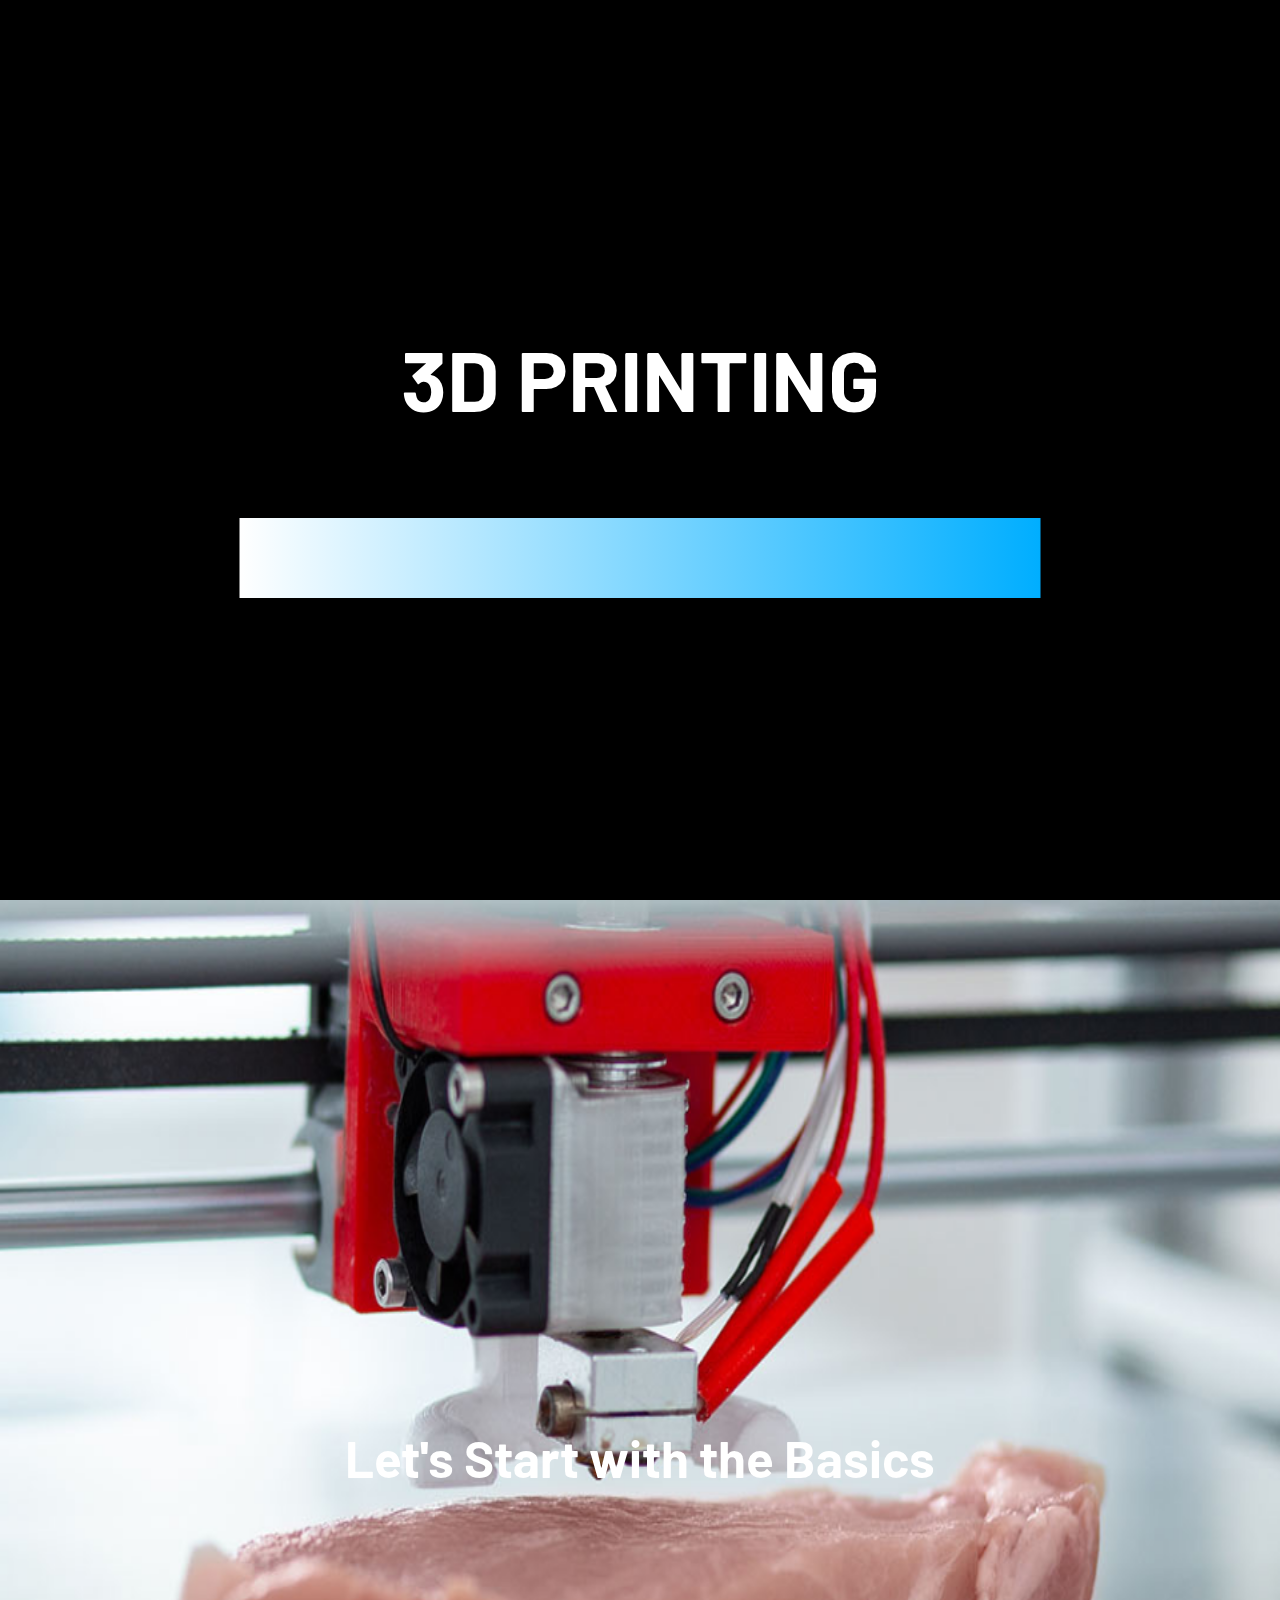
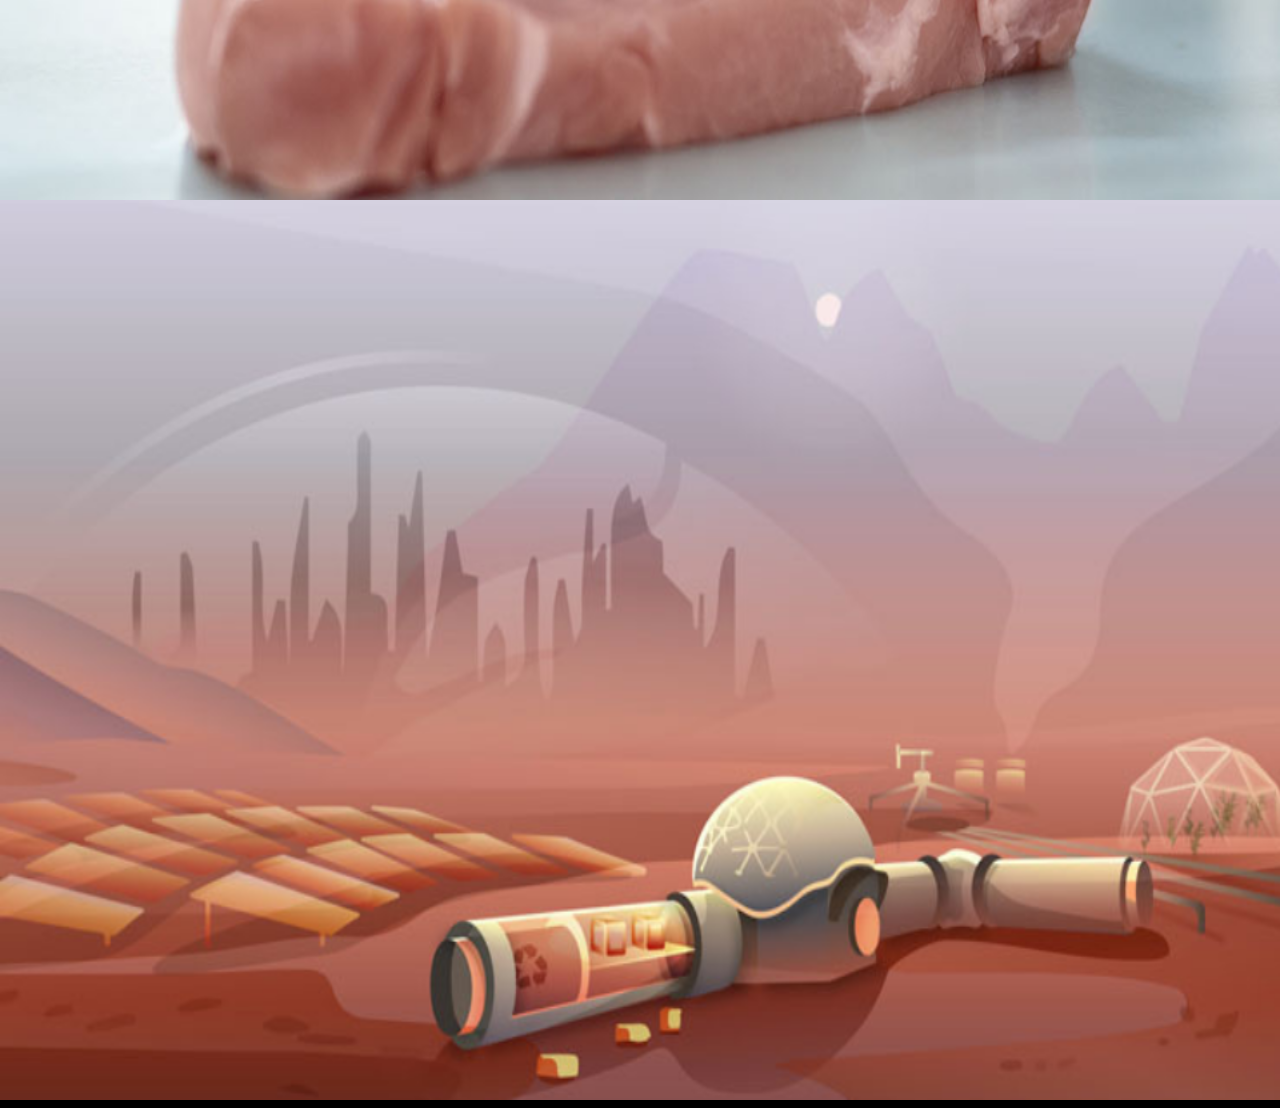
==== 3D-printing.html @ fc4fc03a "114" ====
<!DOCTYPE html>
<html lang="en" style="overflow-x: hidden;">
<head>
<meta charset="UTF-8">
<meta name="description" content="Biotechnology Design">
<meta name="author" content="1425">
<meta name="keywords" content="Space, Space Travel, Astronaut, Space food, 3D printing">
<meta name="viewport" content="width=device-width, initial-scale=1.0">
<title>1425 Biotechnology Design</title>
<link rel="icon" type="image/x-icon" href="images/logo.png">
<link rel="stylesheet" href="css/biotech.css">
<link rel="preload" as="style" href="css/biotech.css">
<link rel="preconnect" href="https://fonts.googleapis.com">
<link rel="preconnect" href="https://fonts.gstatic.com" crossorigin>
<link href="https://fonts.googleapis.com/css2?family=Barlow:wght@400;700&family=Poppins&display=swap" rel="stylesheet">
<script src="js/biotech.js"></script>
</head>

<!-- <header>
<nav>
	<div class="navigationLogo">
		<a href="index.html" class="navigationText" title="Home"><img src="images/logo.png" width="125vw"></a>
	</div>
	<div class="navigation">
		<a href="Printing.html" class="navigationText" title="3D Printing">3D Printing</a>
    	<a href="Impacts.html" class="navigationText" title="Impacts">Impacts</a>
		<a href="Rejected.html" class="navigationText" title="Rejected Solutions">Rejected Solutions</a>
	</div>
	<div onclick="myFunction(this)">
		<div class="navigationBurger">
			<div class="bar1"></div>
			<div class="bar2"></div>
			<div class="bar3"></div>
 		</div>
		<div class="menu">
			<a href="Packages.php" class="menuText hidden" title="Available Packages">Packages</a>
			<a href="Ships.php" class="menuText hidden" title="Gallery of our Ships">Ships</a>
			<a href="Journey.php" class="menuText hidden" title="The Journey">The Journey</a>
			<a href="About.php" class="menuText hidden" title="About Us">About Us</a>
			<a href="Resources.php" class="menuText hidden" title="Resources">Resources</a>
			<a href="Training.php" class="menuText" title="Training Procedures">Training</a>
			<a href="Rules.php" class="menuText" title="Rules">Rules</a>
			<a href="index.php?page=products" class="menuText" title="Check out Horizon products!">Shop</a>
			<img src="Logo.png">
		</div>
		<div class="menuOverlay"></div>
	</div>
</nav>
</header> -->

<body id="info" style="background-image:url(images/gradientBackground.png);">
	<div class="imgWrapper">
		<img src="images/gradientBackground.png" style="opacity: 0" alt="Blue Purple Gradient Background" draggable="false">
		<div class="imageLogo typewriter" style="font-size: 500%;">3D PRINTING</div>
		<div class="logoText gradientText revealLogo delay active">AND WHY IT'S A PERFECT SOLUTION</div>
	</div>
	<div class="imgWrapper">
		<img src="images/3D Printing.png" alt="3D printing meat" draggable="false">
		<div class="dramaticHeader">Let's Start with the Basics</div>
        <iframe width="75vw" height="auto" src="https://www.youtube.com/embed/tgbNymZ7vqY"></iframe>
		<button onclick="window.location.href = 'Printing.html';" class="home reveal">Learn More</button>
	</div>
	<div class="imgWrapper">
		<img src="images/rejected.png" alt="Biomanufacturing on Mars" draggable="false">
		<div class="imageText reveal">
			Rejected Solutions
		</div>
		<button onclick="window.location.href = 'Rejected.html';" class="home reveal">Learn More</button>
	</div>
	</body>
---- css/biotech.css ----
/* Comments are either titles or code not in use */

/*Desktop*/
*{
    border:red 1px transparent;
    box-sizing: border-box;
    margin: 0;
    padding: 0;
}

html {
    scroll-behavior: smooth;
}

body {
    display: grid;
    min-height: 100vh;
    grid-template-rows: 1fr auto;
    background-color: black;
    font-family: 'Poppins', sans-serif;
    font-size: 17px;
    color:white;
    line-height:1.6;
    text-align: center;
}

h1, h2, h3, h4, h5 {
	color:white;
}

.content-wrapper {
	width: 1050px;
    position: relative;
	color: white;
	background-color: rgba(0, 0, 0, 0.25);
    padding: 2em;
	margin-top: 15vh;
    margin-left: auto;
    margin-right: auto;
    margin-bottom: 12vh;
    border-radius: 25px;
}

.gradientOverlay {
    z-index: -1;
    width: 100vw;
    height: 100vh;
    position: fixed;
    background-image: linear-gradient(white,rgb(95, 67, 206));
    background-attachment: fixed;
    background-size: cover;
    background-position: center;
    opacity: 25%;
}

.grid {
    display: grid;
    grid-template-columns: repeat(5, 1fr);
    font-size: 125%;
}

/* Custom Scrollbar */
::-webkit-scrollbar {
    width: 10px;
}

::-webkit-scrollbar-track {
    background: rgb(0, 0, 0); 
}

::-webkit-scrollbar-thumb {
    background: #888; 
    border-radius: 100px;
}

::-webkit-scrollbar-thumb:hover {
    background: #555; 
}

/* Buttons */
#signUp {
    padding: 1em;
    margin: 1em;
    background-color: rgb(27, 143, 27);
    border: none;
    color: white;
    font-weight: bold;
    font-size: 20px;
}

.home, .packageText {
    padding: 1em;
    background-color: transparent;
    border: white 2px solid;
    color: white;
    font-weight: bold;
    font-size: 20px;
}

.home {
    position: absolute;
    top: 85%;
    left: 50%;
    transform: translate(-50%, -85%);
    margin-top: 2em;
}

.packageText {
    position: absolute;
    top: 50%;
    left: 50%;
    transform: translate(-50%, -50%); 
    background-color: black;
    color:white;
}

.home:hover, .packageText:hover {
    cursor: pointer;
    background-color: white;
    color: black;
}

/* Image Systems */
.imgWrapper, .imgWrapper > img {
    width: 100vw;
    height: 100vh;
    scroll-snap-align: start none;
    background-color: black;
    position: relative;
}

img {
    max-width: 100%;
    height: auto;
}

a {
    text-decoration: none;
    color:#ffffff;
}
a:hover {
    text-decoration: underline;
    color:#ffe675;
}

.imageLogo {
    position: absolute;
    max-width: 75%;
    max-height: 75%;
    top: 42%;
    left: 50%;
    transform: translate(-50%, -50%);
}

.logoText {
    position: absolute;
    max-width: 75%;
    max-height: 75%;
    top: 62%;
    left: 50%;
    transform: translate(-50%, -50%);
    font-size: 50px;
}

.imageText {
    position: absolute;
    /* max-width: 75%;
    max-height: 75%; */
    top: 80%;
    left: 50%;
    transform: translate(-50%, -80%);
    font-size: 50px;
    background: linear-gradient(to bottom,rgb(250, 145, 59), white);
    background-clip: text;
    -webkit-background-clip: text;
    -webkit-text-fill-color: transparent;
}

.logoText, .imageText, .imageLogo, .gradientText {
    font-family: 'Barlow', sans-serif;
    font-weight: bold;
    justify-self: center;
    background: white;
    background-clip: text;
    -webkit-background-clip: text;
    -webkit-text-fill-color: transparent;
    white-space: nowrap;
    overflow: hidden;
}

.gradientText {
    justify-self: center;
    background: linear-gradient(to right,white, rgb(0, 174, 255));
}

.delay {
    transition-delay: 3s;
}

.help {
    justify-self: center;
    min-width: 700px;
    min-height: 700px;
    background: #3F5765;
    margin-top: 2em;
    margin-bottom: 1em;
    padding-top: 1%;
    border: #2B3A42 15px solid;
    border-radius: 25px;
}

/*Navigation Bar*/     
.navigationText, .menuText {
    margin: .5em;
    padding: 0em 1em;
    font-family: 'Barlow', sans-serif;
    font-weight: bold;
    color:white;
    text-decoration: none;
}

.menuText {
    font-weight: normal;
    margin-top: 1em;
    margin-bottom: 1em;
}

.navigationText:hover, .menuText:hover {
    cursor: pointer;
    text-decoration: none;
    color:#ffd000;
}

.navigationLogo {
    z-index: 1;
    position: absolute;
    transform: translate(10%, 1.5em);
}

.navigation {
    display: flex;
    align-items: center;
    justify-content: center;
    z-index: 1;
    position: absolute;
    left: 50%;
    transform: translate(-50%, 1.5em);
}

.navigationMenu {
    display: flex;
    align-items: center;
    justify-content: center;
    z-index: 1;
    position: absolute;
    right: 5%;
    transform: translate(0%, 1.5em);
}

.navigationBurger {
    display: block;
    align-items: center;
    justify-content: center;
    z-index: 4;
    position: absolute;
    right: 1.5%;
    transform: translate(0%, 1.5em);
    padding: .4em 1em;
    cursor: pointer;
}

/* Hamburger Bars */
/* .bar1, .bar2, .bar3 {
    width: 30px;
    height: 3px;
    background-color: white;
    margin: 6px 0;
    transition: 0.4s;
}

.toggle .bar1 {
    transform: translate(0, 9px) rotate(-45deg);
}

.toggle .bar2 {
    transform: translate(0, 90vh);
}

.toggle .bar3 {
    transform: translate(0, -9px) rotate(45deg);
} */

/* Toggled Menu */
/* .menu {
    display: hidden;
    z-index: 3;
    position: absolute;
    width: 20%;
    height: 100vh;
    background-color: black;
    right: 0%;
    transform: translate(100%, 0%);
    transition-delay: .4s;
    transition-duration: .4s;
    padding-top: 5em;
}

.menuOverlay {
    display: none;
    z-index: 2;
    position: absolute;
    width: 100vw;
    height: 100vh;
    background-color: rgba(0, 0, 0, 0.4);
}

.toggle .menu {
    display: block;
    transform: translate(-0%, 0%);
}

.toggle .menuOverlay {
    display: block;
}

.menuText {
    display: grid;
}

.hidden {
    display: none;
} */

/* .text {
    color: white;
    font-size: 300%;
    background: rgba(0, 0, 0, 0.763);
    border:white 10px solid;
    padding:1em;
} */

/*Footer*/
.footer {
    z-index: 1;
    display: grid;
    grid-template-columns: 1fr;
    grid-auto-rows: minmax(1em, auto);
    background: black;
    border-top: #050607 7.5px solid;
    border-bottom: #050607 7.5px solid;
    font-family: 'Barlow', sans-serif;
    font-weight: bold;
    color:white;
    text-decoration: none;
}

    .footerOne, .footerTwo, .footerThree {
        display: grid;
        grid-template-columns: repeat(6, 1fr);
        margin-top: 1.5em;
        margin-left: 20vw;
        margin-right: 20vw;
    }
    .footerThree > div {
        grid-column: 1 / 7;
    }

/*Grid Systems*/
.box {
    z-index: 1;
    display: grid;
    grid-template-columns: repeat(3, 1fr);
    margin: 0 7.5% 3em;
    padding: 1em 5%;
    /* background: linear-gradient(black, #2B3A42); */
    font-weight: normal;
    font-size: 125%;
    text-decoration: none;
    /* border:white 2px solid; */
}

.box > div:nth-of-type(1) {
    grid-column: 1 / 4;
    align-items: center;
    font-size: 175%;
    text-decoration: underline #BDD4DE;
    text-underline-offset: 5px;
    border: none;
    margin-bottom: 1em;
}
.box > div > button {
    color: white;
    font-family: 'Barlow', sans-serif;
}

.box > div:nth-of-type(5) {
    grid-column: 1 / 4;
}

.position {
    position: relative;
}

.nestedImage {
    width: 22vw;
    height: 22vw;
    justify-self: center;
    background-color: black;
    margin: 0.5em;
    border:white 2px solid;
    border-radius: 25px;
}



/*Other Page Systems*/
.titleText {
    margin: 1em;
    font-size: 200%;
    font-family: 'Barlow', sans-serif;
    font-weight: bold;
    text-decoration: underline #BDD4DE;
    text-underline-offset: 5px;
    border: none;
}

#info {
    background-attachment: fixed;
    background-size: cover;
    background-position: center;
    min-height: 500px;
}
.boxinfo {
    z-index: 1;
    display: grid;
    padding: 1em 5%;
    font-weight: normal;
    font-size: 125%;
    text-decoration: none;
    background-image: linear-gradient(black,rgb(85, 109, 245));
}
.boxinfo > div {
    padding: 1em;
    align-items: center;
}
    .boxinfo > div:nth-of-type(1) {
        grid-column: 1 / 4;
        align-items: center;
        font-size: 100%;
        border: none;
        margin-bottom: 1em;
    }
    .boxinfo > div:nth-of-type(n+2) {
        font-size: 125%;
    }

/*Journey Page System*/
.boxJourney {
    z-index: 1;
    display: grid;
    grid-template-columns: repeat(2, 1fr);
    background-color: rgba(0, 0, 0, 0.25);
    margin: 0 2.5% 2.5em;
    padding: 1.5em 2%;
    font-weight: normal;
    border:white 2px solid;
    text-align: left;
}
    .boxJourney > div:nth-of-type(1) {
        grid-column: 1 / 2;
    }
    .boxJourney > div:nth-of-type(2) {
        grid-column: 2 / 3;
        justify-self: center;
    }


/*new stuff*/

.dramaticHeader {
    font-family: 'Barlow', sans-serif;
    font-size: 300%;
    font-weight: bold;
    
    position: absolute;
    max-width: 75%;
    max-height: 75%;
    top: 62%;
    left: 50%;
    transform: translate(-50%, -50%);

    justify-self: center;
    background: white;
    background-clip: text;
    -webkit-background-clip: text;
    -webkit-text-fill-color: transparent;
    white-space: nowrap;
    overflow: hidden;
}

.description {
    font-family: 'Poppins', sans-serif;
    font-size: 100%;
    font-weight: normal;
}

.video {
    min-width: 75vw;
    min-height: auto;
}



















/*Animations*/
.reveal {
    position: absolute;
    transform: translate(-50%, 10%);
    opacity: 0;
    transition: 1s all ease;
}

.reveal.active {
    transform: translate(-50%, -80%);
    opacity: 1;
}

.revealLogo {
    position: absolute;
    transform: translate(-50%, 10%);
    opacity: 0;
    transition: 1s all ease;
}

.revealLogo.active {
    transform: translate(-50%, -50%);
    opacity: 1;
}

    .active.fromLeft {
        animation: fade-left 0.8s ease-in;
    }
    @keyframes fade-left {
        0% {
          transform: translateX(-100px);
          opacity: 0;
        }
        100% {
          transform: translateX(0);
          opacity: 1;
        }
      }
    .active.fromRight {
        animation: fade-right 0.8s ease-in;
    }
    @keyframes fade-right {
        0% {
          transform: translateX(100px);
          opacity: 0;
        }
        100% {
          transform: translateX(0);
          opacity: 1;
        }
      }
    .active.fadeIn {
        animation: fade-in 0.25s ease-in;
    }
    @keyframes fade-in {
        0% {
          transform: translateY(0);
          opacity: 0;
        }
        100% {
          transform: translateY(0);
          opacity: 1;
        }
      }
    @keyframes zoom {
        0% {
          transform: scale(0);
          opacity: 0;
        }
        100% {
          transform: scale(1);
          opacity: 1;
        }
      }  

.typewriter{
    animation: typewriter 3s steps(44) 1s 1 normal both;
}
    @keyframes typewriter{
        from {
          width: 0;
        }
        to {
          width: 100vw;
        }
    }

/*Larger Device*/
@media screen and (max-width: 1300px) {


/*Tablet*/
@media screen and (max-width: 1007px) {

.navigation {
    display: none;
}

.hidden {
    display: block;
}

.footerOne, .footerTwo, .footerThree {
    margin-top: 1.5em;
    margin-left: 10vw;
    margin-right: 10vw;
}
}


/*Phones and other small devices*/
@media screen and (max-width: 640px) {

body {
    font-size: 10px;
}

.navigationMenu {
    display: none;
}

.navigationLogo {
    position: absolute;
    left: 50%;
    transform: translate(-50%, 1.5em);
}

.menu {
    width: 100vw;
}

.imgWrapper, .imgWrapper > img {
    height: 50vh;
}

.imageText {
    top: 75%;
    left: 50%;
    transform: translate(-50%, -75%);
    font-size: 25px;
}

.logoText {
    max-width: 100%;
    max-height: 100%;
    font-size: 19px;
}

.home {
    font-size: 15px;
    top: 82%;
    transform: translate(-50%, -82%);
}

.box > div:nth-of-type(2) {
    margin: 0 2.5%;
}

.box > div:nth-of-type(3) {
    margin: 0 2.5%;
}

.box > div:nth-of-type(5) {
    margin-left: 10%;
    margin-right: 10%;
}

.packageText {
    top: 100%;
    left: 50%;
    transform: translate(-50%, -100%); 
}

.signUp {
    margin: 0 35% 2em;
    padding: 1.5em 5%;
}


}}
---- css/biotech.css ----
/* Comments are either titles or code not in use */

/*Desktop*/
*{
    border:red 1px transparent;
    box-sizing: border-box;
    margin: 0;
    padding: 0;
}

html {
    scroll-behavior: smooth;
}

body {
    display: grid;
    min-height: 100vh;
    grid-template-rows: 1fr auto;
    background-color: black;
    font-family: 'Poppins', sans-serif;
    font-size: 17px;
    color:white;
    line-height:1.6;
    text-align: center;
}

h1, h2, h3, h4, h5 {
	color:white;
}

.content-wrapper {
	width: 1050px;
    position: relative;
	color: white;
	background-color: rgba(0, 0, 0, 0.25);
    padding: 2em;
	margin-top: 15vh;
    margin-left: auto;
    margin-right: auto;
    margin-bottom: 12vh;
    border-radius: 25px;
}

.gradientOverlay {
    z-index: -1;
    width: 100vw;
    height: 100vh;
    position: fixed;
    background-image: linear-gradient(white,rgb(95, 67, 206));
    background-attachment: fixed;
    background-size: cover;
    background-position: center;
    opacity: 25%;
}

.grid {
    display: grid;
    grid-template-columns: repeat(5, 1fr);
    font-size: 125%;
}

/* Custom Scrollbar */
::-webkit-scrollbar {
    width: 10px;
}

::-webkit-scrollbar-track {
    background: rgb(0, 0, 0); 
}

::-webkit-scrollbar-thumb {
    background: #888; 
    border-radius: 100px;
}

::-webkit-scrollbar-thumb:hover {
    background: #555; 
}

/* Buttons */
#signUp {
    padding: 1em;
    margin: 1em;
    background-color: rgb(27, 143, 27);
    border: none;
    color: white;
    font-weight: bold;
    font-size: 20px;
}

.home, .packageText {
    padding: 1em;
    background-color: transparent;
    border: white 2px solid;
    color: white;
    font-weight: bold;
    font-size: 20px;
}

.home {
    position: absolute;
    top: 85%;
    left: 50%;
    transform: translate(-50%, -85%);
    margin-top: 2em;
}

.packageText {
    position: absolute;
    top: 50%;
    left: 50%;
    transform: translate(-50%, -50%); 
    background-color: black;
    color:white;
}

.home:hover, .packageText:hover {
    cursor: pointer;
    background-color: white;
    color: black;
}

/* Image Systems */
.imgWrapper, .imgWrapper > img {
    width: 100vw;
    height: 100vh;
    scroll-snap-align: start none;
    background-color: black;
    position: relative;
}

img {
    max-width: 100%;
    height: auto;
}

a {
    text-decoration: none;
    color:#ffffff;
}
a:hover {
    text-decoration: underline;
    color:#ffe675;
}

.imageLogo {
    position: absolute;
    max-width: 75%;
    max-height: 75%;
    top: 42%;
    left: 50%;
    transform: translate(-50%, -50%);
}

.logoText {
    position: absolute;
    max-width: 75%;
    max-height: 75%;
    top: 62%;
    left: 50%;
    transform: translate(-50%, -50%);
    font-size: 50px;
}

.imageText {
    position: absolute;
    /* max-width: 75%;
    max-height: 75%; */
    top: 80%;
    left: 50%;
    transform: translate(-50%, -80%);
    font-size: 50px;
    background: linear-gradient(to bottom,rgb(250, 145, 59), white);
    background-clip: text;
    -webkit-background-clip: text;
    -webkit-text-fill-color: transparent;
}

.logoText, .imageText, .imageLogo, .gradientText {
    font-family: 'Barlow', sans-serif;
    font-weight: bold;
    justify-self: center;
    background: white;
    background-clip: text;
    -webkit-background-clip: text;
    -webkit-text-fill-color: transparent;
    white-space: nowrap;
    overflow: hidden;
}

.gradientText {
    justify-self: center;
    background: linear-gradient(to right,white, rgb(0, 174, 255));
}

.delay {
    transition-delay: 3s;
}

.help {
    justify-self: center;
    min-width: 700px;
    min-height: 700px;
    background: #3F5765;
    margin-top: 2em;
    margin-bottom: 1em;
    padding-top: 1%;
    border: #2B3A42 15px solid;
    border-radius: 25px;
}

/*Navigation Bar*/     
.navigationText, .menuText {
    margin: .5em;
    padding: 0em 1em;
    font-family: 'Barlow', sans-serif;
    font-weight: bold;
    color:white;
    text-decoration: none;
}

.menuText {
    font-weight: normal;
    margin-top: 1em;
    margin-bottom: 1em;
}

.navigationText:hover, .menuText:hover {
    cursor: pointer;
    text-decoration: none;
    color:#ffd000;
}

.navigationLogo {
    z-index: 1;
    position: absolute;
    transform: translate(10%, 1.5em);
}

.navigation {
    display: flex;
    align-items: center;
    justify-content: center;
    z-index: 1;
    position: absolute;
    left: 50%;
    transform: translate(-50%, 1.5em);
}

.navigationMenu {
    display: flex;
    align-items: center;
    justify-content: center;
    z-index: 1;
    position: absolute;
    right: 5%;
    transform: translate(0%, 1.5em);
}

.navigationBurger {
    display: block;
    align-items: center;
    justify-content: center;
    z-index: 4;
    position: absolute;
    right: 1.5%;
    transform: translate(0%, 1.5em);
    padding: .4em 1em;
    cursor: pointer;
}

/* Hamburger Bars */
/* .bar1, .bar2, .bar3 {
    width: 30px;
    height: 3px;
    background-color: white;
    margin: 6px 0;
    transition: 0.4s;
}

.toggle .bar1 {
    transform: translate(0, 9px) rotate(-45deg);
}

.toggle .bar2 {
    transform: translate(0, 90vh);
}

.toggle .bar3 {
    transform: translate(0, -9px) rotate(45deg);
} */

/* Toggled Menu */
/* .menu {
    display: hidden;
    z-index: 3;
    position: absolute;
    width: 20%;
    height: 100vh;
    background-color: black;
    right: 0%;
    transform: translate(100%, 0%);
    transition-delay: .4s;
    transition-duration: .4s;
    padding-top: 5em;
}

.menuOverlay {
    display: none;
    z-index: 2;
    position: absolute;
    width: 100vw;
    height: 100vh;
    background-color: rgba(0, 0, 0, 0.4);
}

.toggle .menu {
    display: block;
    transform: translate(-0%, 0%);
}

.toggle .menuOverlay {
    display: block;
}

.menuText {
    display: grid;
}

.hidden {
    display: none;
} */

/* .text {
    color: white;
    font-size: 300%;
    background: rgba(0, 0, 0, 0.763);
    border:white 10px solid;
    padding:1em;
} */

/*Footer*/
.footer {
    z-index: 1;
    display: grid;
    grid-template-columns: 1fr;
    grid-auto-rows: minmax(1em, auto);
    background: black;
    border-top: #050607 7.5px solid;
    border-bottom: #050607 7.5px solid;
    font-family: 'Barlow', sans-serif;
    font-weight: bold;
    color:white;
    text-decoration: none;
}

    .footerOne, .footerTwo, .footerThree {
        display: grid;
        grid-template-columns: repeat(6, 1fr);
        margin-top: 1.5em;
        margin-left: 20vw;
        margin-right: 20vw;
    }
    .footerThree > div {
        grid-column: 1 / 7;
    }

/*Grid Systems*/
.box {
    z-index: 1;
    display: grid;
    grid-template-columns: repeat(3, 1fr);
    margin: 0 7.5% 3em;
    padding: 1em 5%;
    /* background: linear-gradient(black, #2B3A42); */
    font-weight: normal;
    font-size: 125%;
    text-decoration: none;
    /* border:white 2px solid; */
}

.box > div:nth-of-type(1) {
    grid-column: 1 / 4;
    align-items: center;
    font-size: 175%;
    text-decoration: underline #BDD4DE;
    text-underline-offset: 5px;
    border: none;
    margin-bottom: 1em;
}
.box > div > button {
    color: white;
    font-family: 'Barlow', sans-serif;
}

.box > div:nth-of-type(5) {
    grid-column: 1 / 4;
}

.position {
    position: relative;
}

.nestedImage {
    width: 22vw;
    height: 22vw;
    justify-self: center;
    background-color: black;
    margin: 0.5em;
    border:white 2px solid;
    border-radius: 25px;
}



/*Other Page Systems*/
.titleText {
    margin: 1em;
    font-size: 200%;
    font-family: 'Barlow', sans-serif;
    font-weight: bold;
    text-decoration: underline #BDD4DE;
    text-underline-offset: 5px;
    border: none;
}

#info {
    background-attachment: fixed;
    background-size: cover;
    background-position: center;
    min-height: 500px;
}
.boxinfo {
    z-index: 1;
    display: grid;
    padding: 1em 5%;
    font-weight: normal;
    font-size: 125%;
    text-decoration: none;
    background-image: linear-gradient(black,rgb(85, 109, 245));
}
.boxinfo > div {
    padding: 1em;
    align-items: center;
}
    .boxinfo > div:nth-of-type(1) {
        grid-column: 1 / 4;
        align-items: center;
        font-size: 100%;
        border: none;
        margin-bottom: 1em;
    }
    .boxinfo > div:nth-of-type(n+2) {
        font-size: 125%;
    }

/*Journey Page System*/
.boxJourney {
    z-index: 1;
    display: grid;
    grid-template-columns: repeat(2, 1fr);
    background-color: rgba(0, 0, 0, 0.25);
    margin: 0 2.5% 2.5em;
    padding: 1.5em 2%;
    font-weight: normal;
    border:white 2px solid;
    text-align: left;
}
    .boxJourney > div:nth-of-type(1) {
        grid-column: 1 / 2;
    }
    .boxJourney > div:nth-of-type(2) {
        grid-column: 2 / 3;
        justify-self: center;
    }


/*new stuff*/

.dramaticHeader {
    font-family: 'Barlow', sans-serif;
    font-size: 300%;
    font-weight: bold;
    
    position: absolute;
    max-width: 75%;
    max-height: 75%;
    top: 62%;
    left: 50%;
    transform: translate(-50%, -50%);

    justify-self: center;
    background: white;
    background-clip: text;
    -webkit-background-clip: text;
    -webkit-text-fill-color: transparent;
    white-space: nowrap;
    overflow: hidden;
}

.description {
    font-family: 'Poppins', sans-serif;
    font-size: 100%;
    font-weight: normal;
}

.video {
    min-width: 75vw;
    min-height: auto;
}



















/*Animations*/
.reveal {
    position: absolute;
    transform: translate(-50%, 10%);
    opacity: 0;
    transition: 1s all ease;
}

.reveal.active {
    transform: translate(-50%, -80%);
    opacity: 1;
}

.revealLogo {
    position: absolute;
    transform: translate(-50%, 10%);
    opacity: 0;
    transition: 1s all ease;
}

.revealLogo.active {
    transform: translate(-50%, -50%);
    opacity: 1;
}

    .active.fromLeft {
        animation: fade-left 0.8s ease-in;
    }
    @keyframes fade-left {
        0% {
          transform: translateX(-100px);
          opacity: 0;
        }
        100% {
          transform: translateX(0);
          opacity: 1;
        }
      }
    .active.fromRight {
        animation: fade-right 0.8s ease-in;
    }
    @keyframes fade-right {
        0% {
          transform: translateX(100px);
          opacity: 0;
        }
        100% {
          transform: translateX(0);
          opacity: 1;
        }
      }
    .active.fadeIn {
        animation: fade-in 0.25s ease-in;
    }
    @keyframes fade-in {
        0% {
          transform: translateY(0);
          opacity: 0;
        }
        100% {
          transform: translateY(0);
          opacity: 1;
        }
      }
    @keyframes zoom {
        0% {
          transform: scale(0);
          opacity: 0;
        }
        100% {
          transform: scale(1);
          opacity: 1;
        }
      }  

.typewriter{
    animation: typewriter 3s steps(44) 1s 1 normal both;
}
    @keyframes typewriter{
        from {
          width: 0;
        }
        to {
          width: 100vw;
        }
    }

/*Larger Device*/
@media screen and (max-width: 1300px) {


/*Tablet*/
@media screen and (max-width: 1007px) {

.navigation {
    display: none;
}

.hidden {
    display: block;
}

.footerOne, .footerTwo, .footerThree {
    margin-top: 1.5em;
    margin-left: 10vw;
    margin-right: 10vw;
}
}


/*Phones and other small devices*/
@media screen and (max-width: 640px) {

body {
    font-size: 10px;
}

.navigationMenu {
    display: none;
}

.navigationLogo {
    position: absolute;
    left: 50%;
    transform: translate(-50%, 1.5em);
}

.menu {
    width: 100vw;
}

.imgWrapper, .imgWrapper > img {
    height: 50vh;
}

.imageText {
    top: 75%;
    left: 50%;
    transform: translate(-50%, -75%);
    font-size: 25px;
}

.logoText {
    max-width: 100%;
    max-height: 100%;
    font-size: 19px;
}

.home {
    font-size: 15px;
    top: 82%;
    transform: translate(-50%, -82%);
}

.box > div:nth-of-type(2) {
    margin: 0 2.5%;
}

.box > div:nth-of-type(3) {
    margin: 0 2.5%;
}

.box > div:nth-of-type(5) {
    margin-left: 10%;
    margin-right: 10%;
}

.packageText {
    top: 100%;
    left: 50%;
    transform: translate(-50%, -100%); 
}

.signUp {
    margin: 0 35% 2em;
    padding: 1.5em 5%;
}


}}
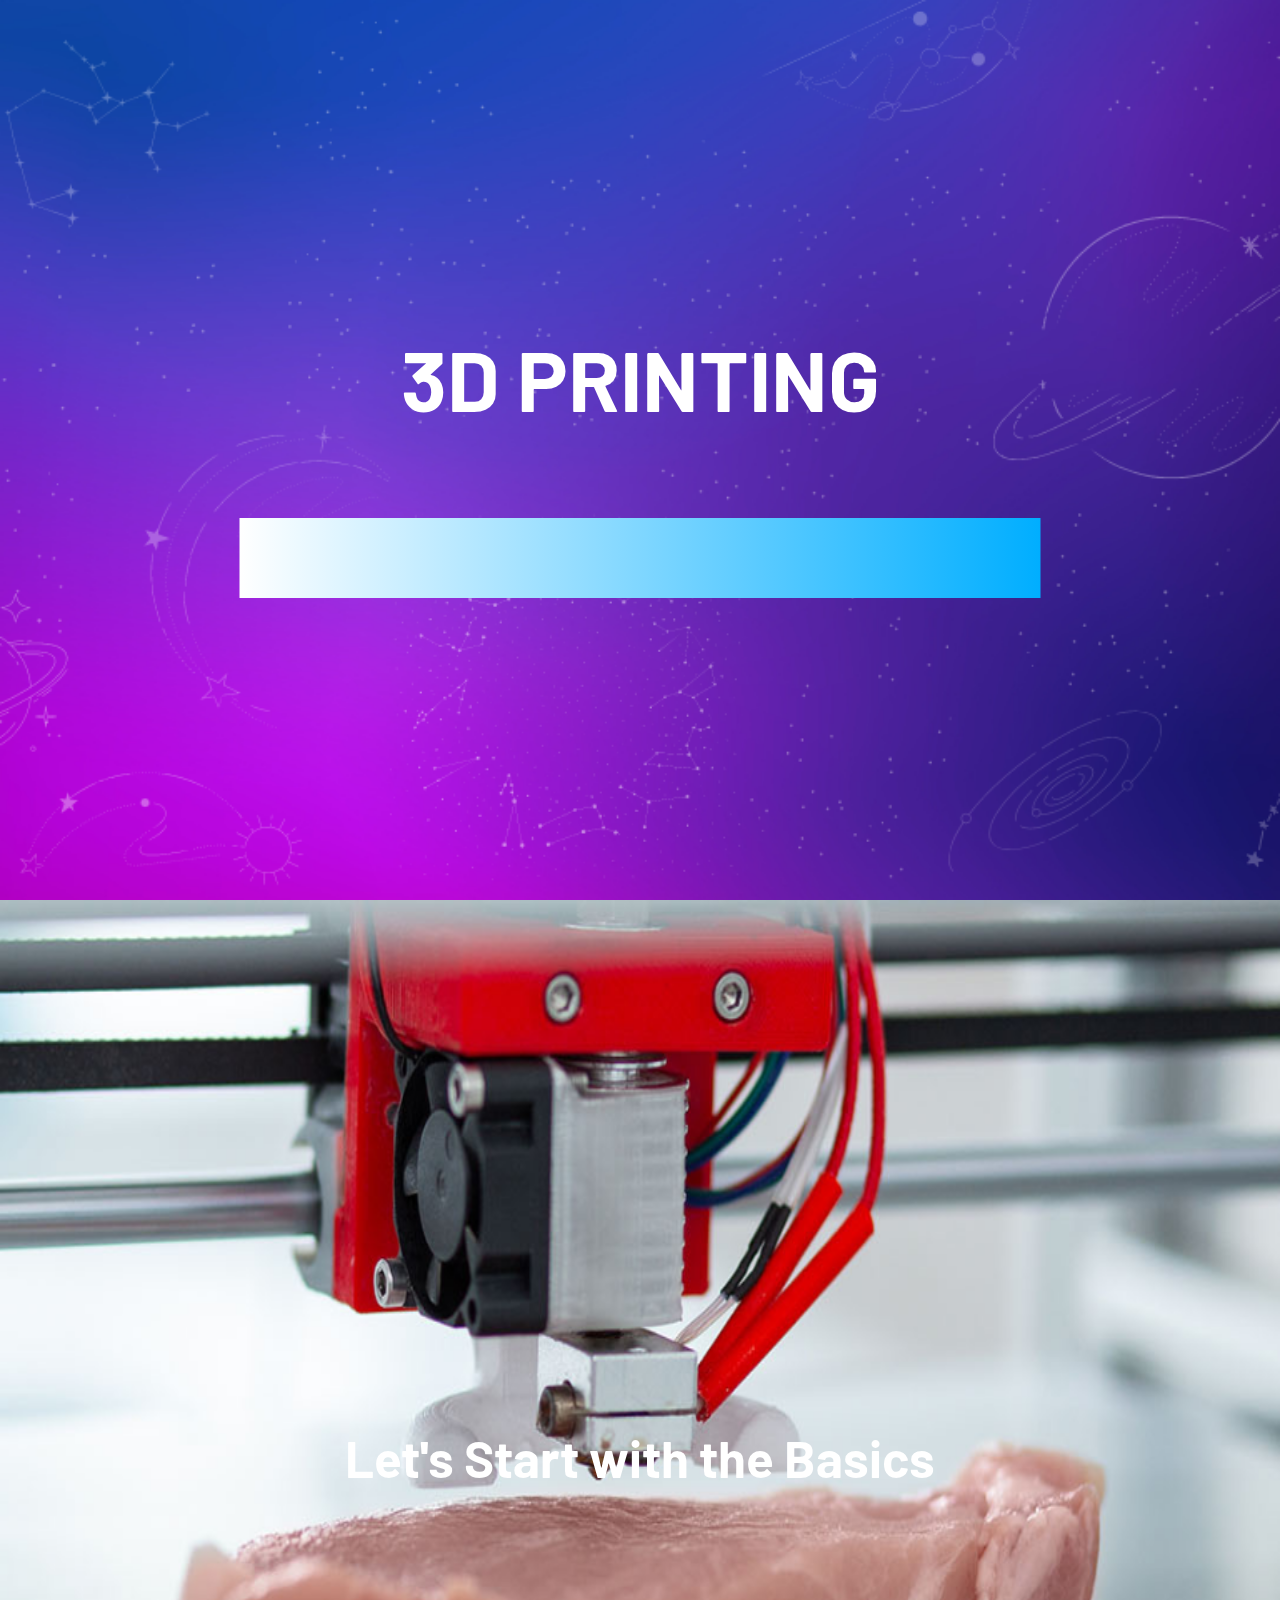
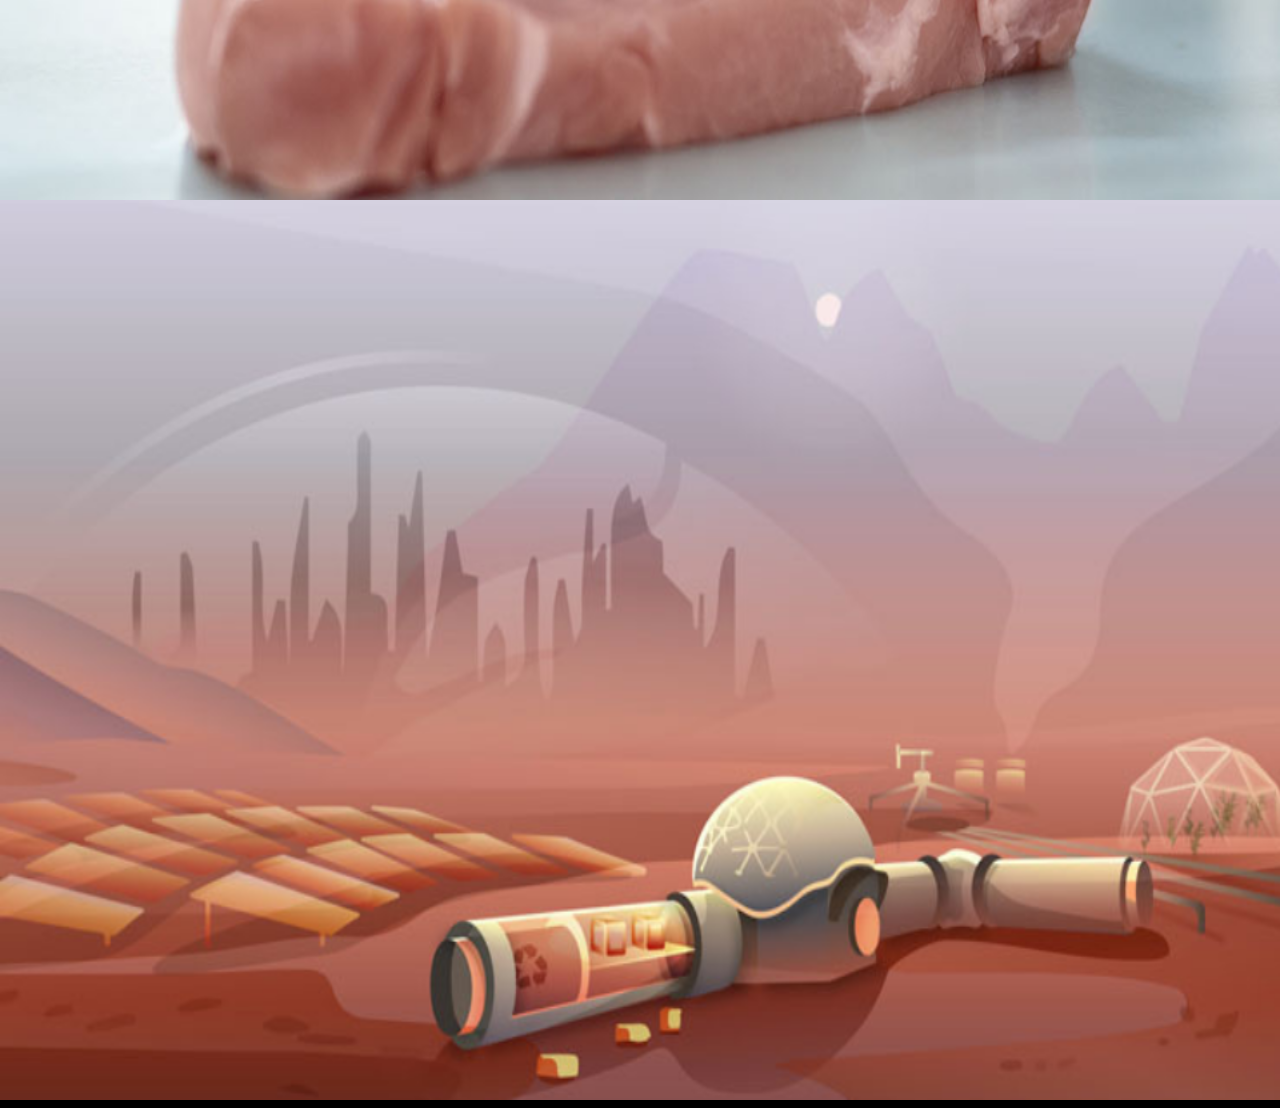
==== commit 2da73961: "115" ====
--- a/3D-printing.html
+++ b/3D-printing.html
@@ -50,7 +50,7 @@
 
 <body id="info" style="background-image:url(images/gradientBackground.png);">
 	<div class="imgWrapper">
-		<img src="images/gradientBackground.png" style="opacity: 0" alt="Blue Purple Gradient Background" draggable="false">
+		<!-- <img src="images/gradientBackground.png" style="opacity: 0" alt="Blue Purple Gradient Background" draggable="false"> -->
 		<div class="imageLogo typewriter" style="font-size: 500%;">3D PRINTING</div>
 		<div class="logoText gradientText revealLogo delay active">AND WHY IT'S A PERFECT SOLUTION</div>
 	</div>
--- a/css/biotech.css
+++ b/css/biotech.css
@@ -125,7 +125,7 @@
     width: 100vw;
     height: 100vh;
     scroll-snap-align: start none;
-    background-color: black;
+    background-color: none;
     position: relative;
 }
 
--- a/css/biotech.css
+++ b/css/biotech.css
@@ -125,7 +125,7 @@
     width: 100vw;
     height: 100vh;
     scroll-snap-align: start none;
-    background-color: black;
+    background-color: none;
     position: relative;
 }
 
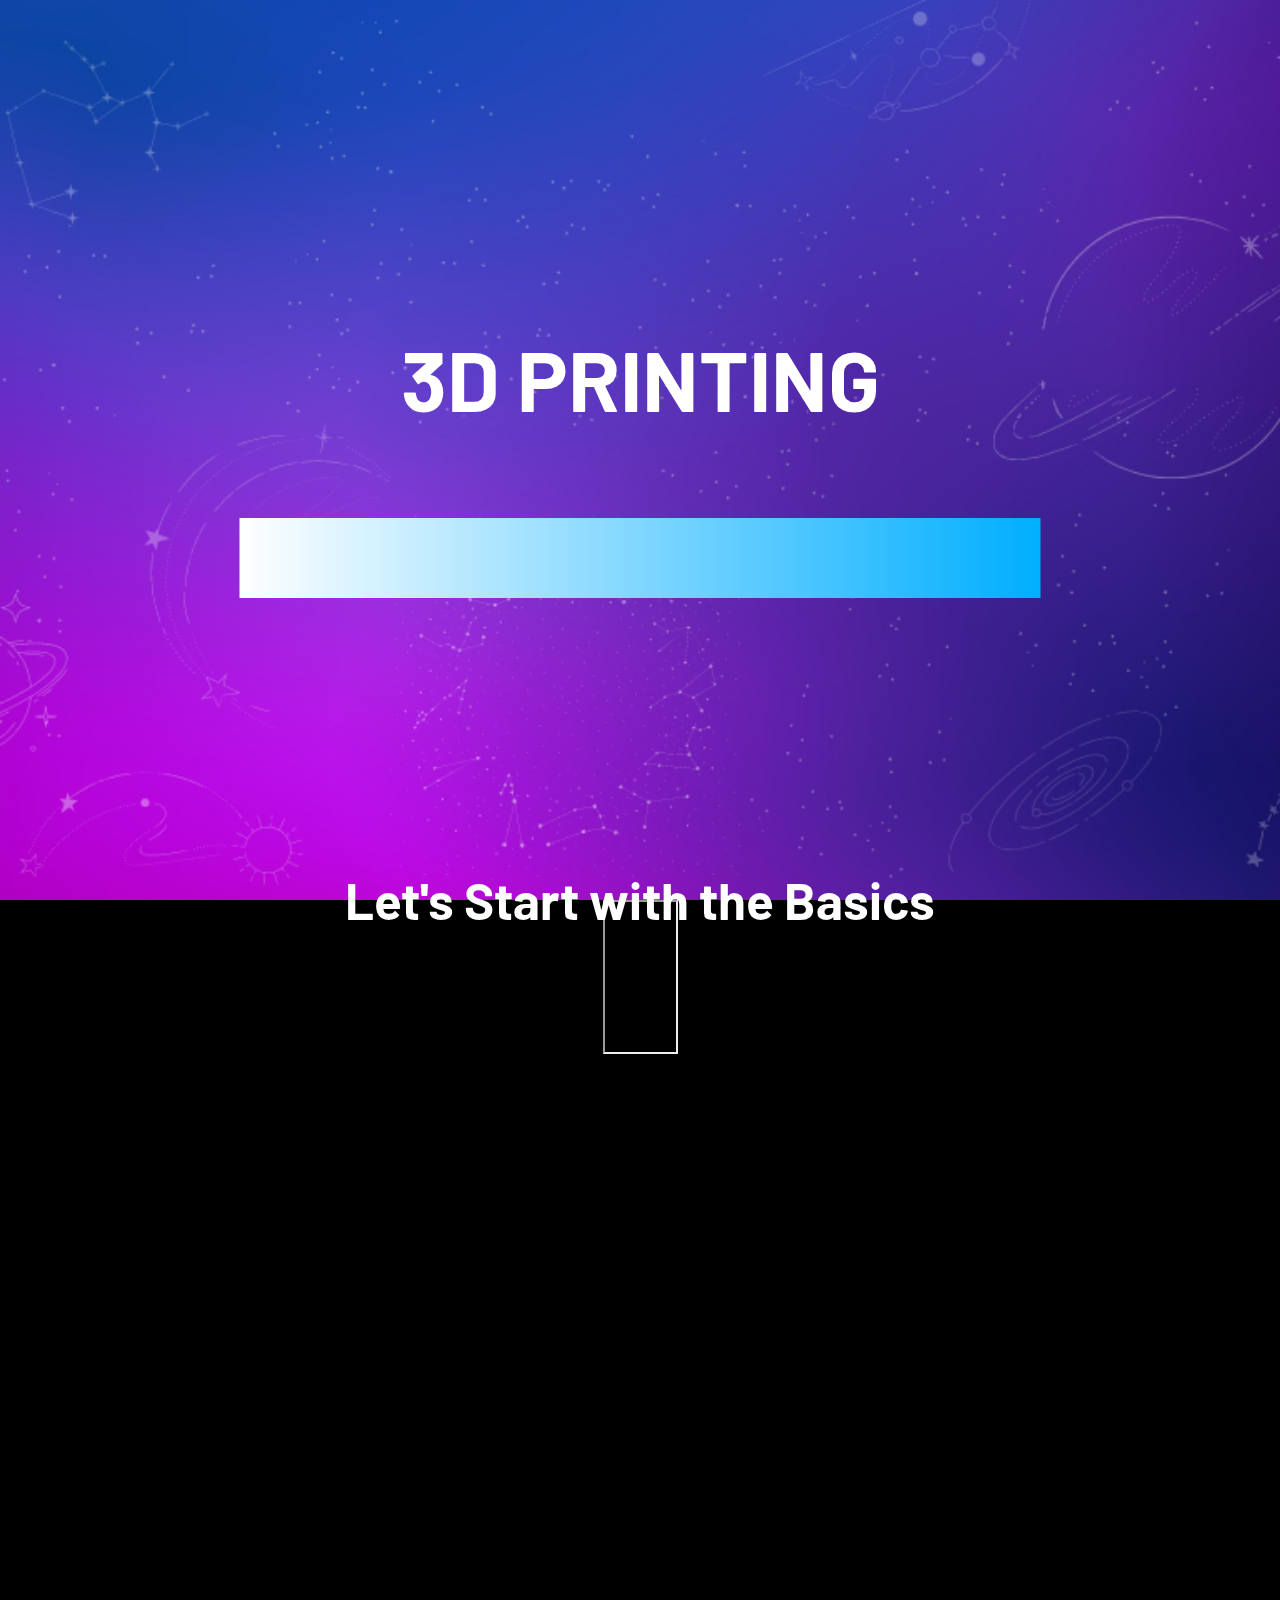
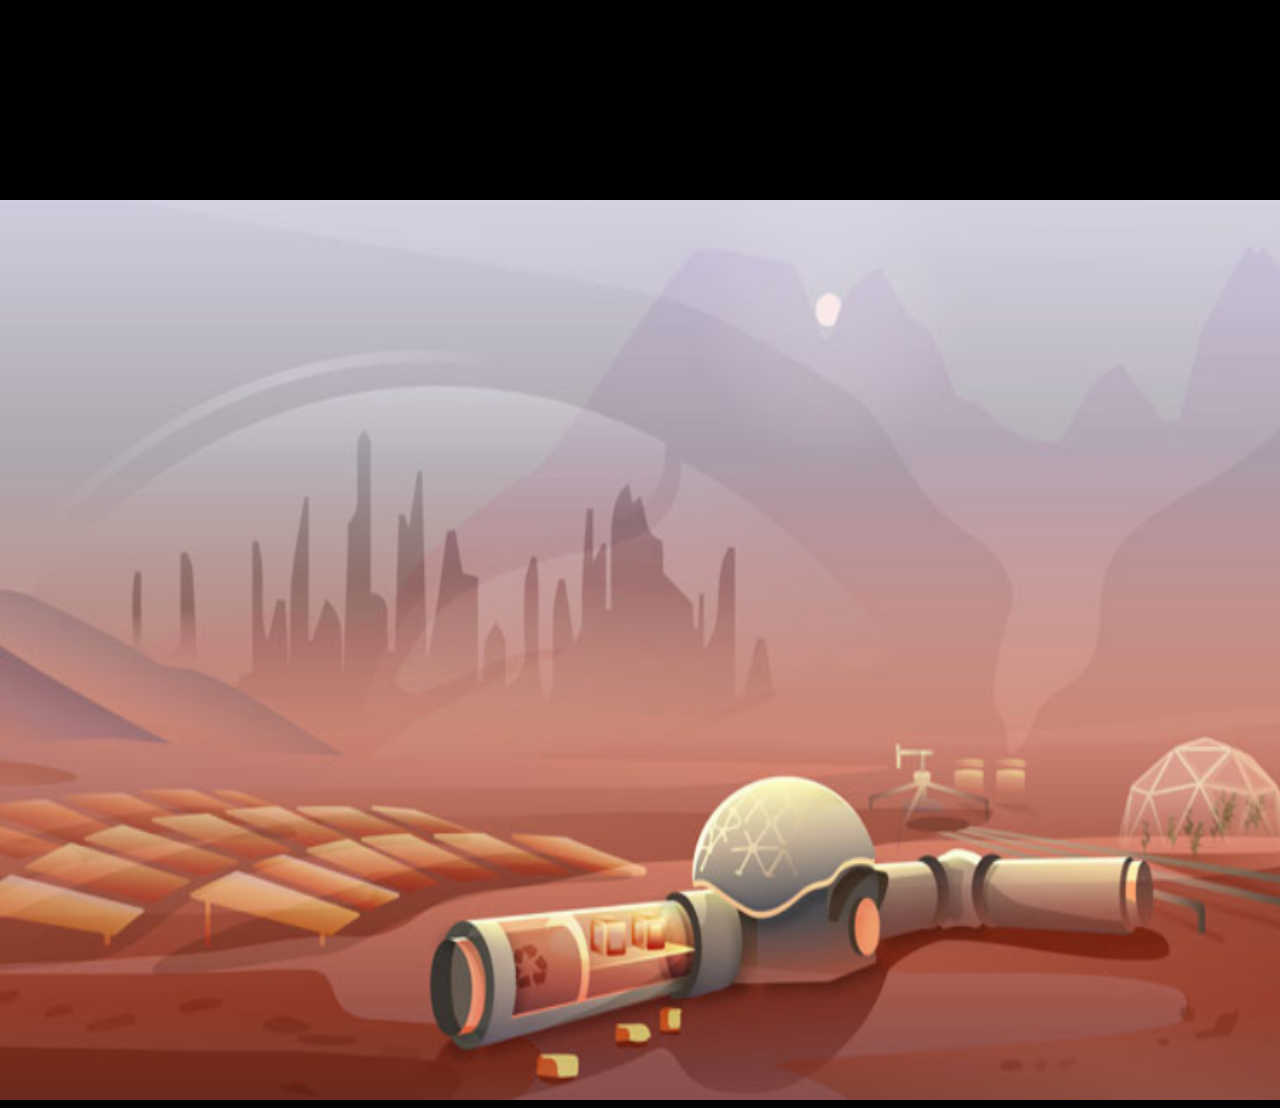
==== commit 63be2c38: "116" ====
--- a/3D-printing.html
+++ b/3D-printing.html
@@ -54,8 +54,7 @@
 		<div class="imageLogo typewriter" style="font-size: 500%;">3D PRINTING</div>
 		<div class="logoText gradientText revealLogo delay active">AND WHY IT'S A PERFECT SOLUTION</div>
 	</div>
-	<div class="imgWrapper">
-		<img src="images/3D Printing.png" alt="3D printing meat" draggable="false">
+	<div class="imgWrapper" style="background-color: black;">
 		<div class="dramaticHeader">Let's Start with the Basics</div>
         <iframe width="75vw" height="auto" src="https://www.youtube.com/embed/tgbNymZ7vqY"></iframe>
 		<button onclick="window.location.href = 'Printing.html';" class="home reveal">Learn More</button>
--- a/css/biotech.css
+++ b/css/biotech.css
@@ -481,11 +481,11 @@
     font-family: 'Barlow', sans-serif;
     font-size: 300%;
     font-weight: bold;
-    
+
     position: absolute;
     max-width: 75%;
     max-height: 75%;
-    top: 62%;
+    top: 0%;
     left: 50%;
     transform: translate(-50%, -50%);
 
--- a/css/biotech.css
+++ b/css/biotech.css
@@ -481,11 +481,11 @@
     font-family: 'Barlow', sans-serif;
     font-size: 300%;
     font-weight: bold;
-    
+
     position: absolute;
     max-width: 75%;
     max-height: 75%;
-    top: 62%;
+    top: 0%;
     left: 50%;
     transform: translate(-50%, -50%);
 
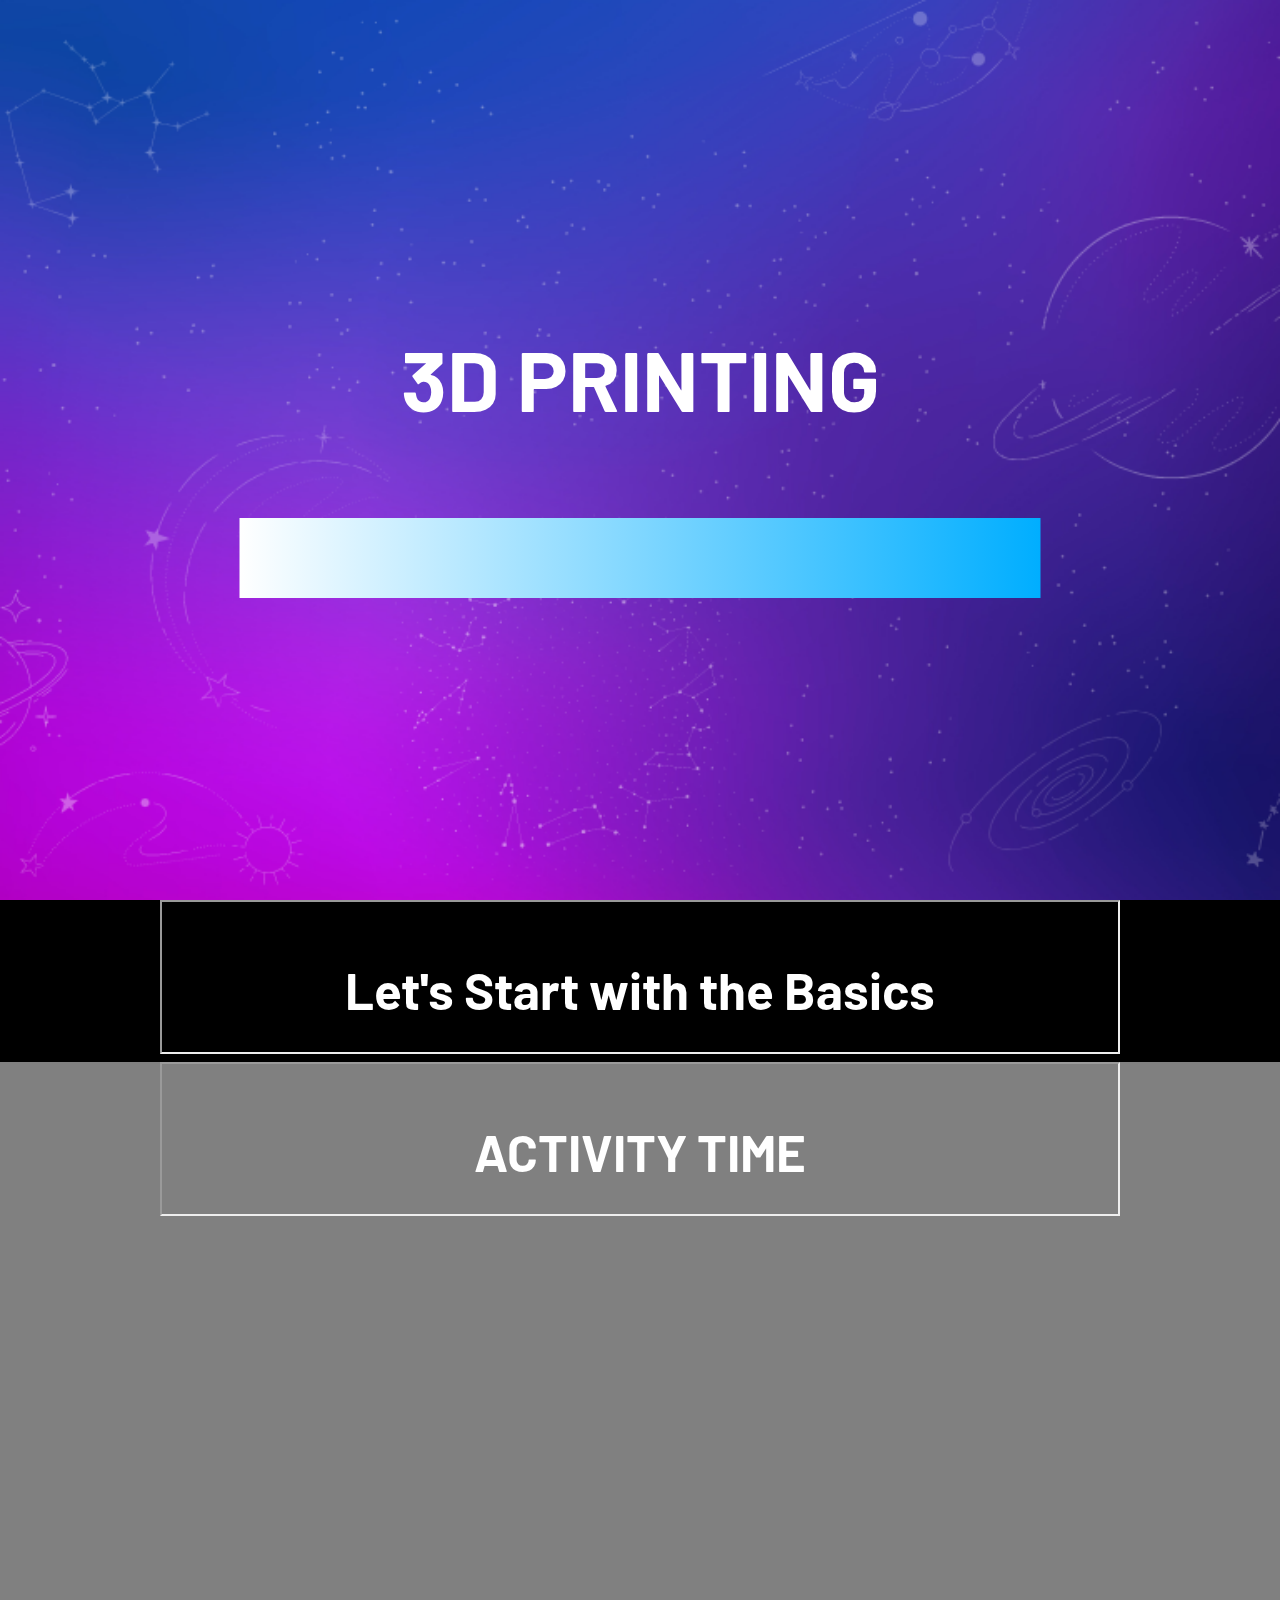
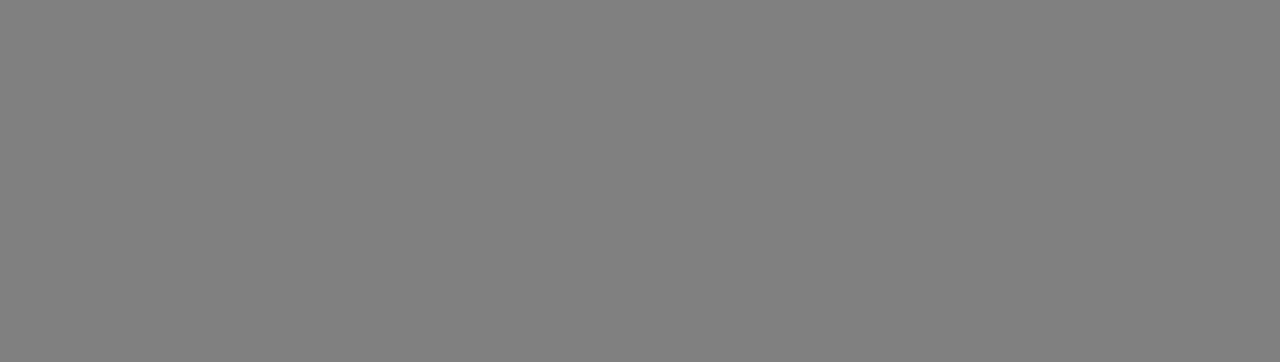
==== commit 90de3914: "116" ====
--- a/3D-printing.html
+++ b/3D-printing.html
@@ -54,16 +54,22 @@
 		<div class="imageLogo typewriter" style="font-size: 500%;">3D PRINTING</div>
 		<div class="logoText gradientText revealLogo delay active">AND WHY IT'S A PERFECT SOLUTION</div>
 	</div>
-	<div class="imgWrapper" style="background-color: black;">
-		<div class="dramaticHeader">Let's Start with the Basics</div>
-        <iframe width="75vw" height="auto" src="https://www.youtube.com/embed/tgbNymZ7vqY"></iframe>
-		<button onclick="window.location.href = 'Printing.html';" class="home reveal">Learn More</button>
+	<div class='imgWrapper' style='background-color: black;'>
+		<div class='dramaticHeader'>Let's Start with the Basics</div>
+        <iframe class='video' src="https://www.youtube.com/embed/qoBU0r7pT84"></iframe>
+		<div class="description">
+            <p>
+                3D printing is a process of creating three-dimensional objects from a digital file. 
+                The printer reads the digital file and lays down successive layers of material until the object is created. 
+                The process starts with making a virtual design of the object you want to create. 
+                This virtual design is made in a CAD (Computer-Aided Design) file using a 3D modeling program or with the use of a 3D scanner to copy an existing object. 
+                The 3D printer reads this file and lays down successive layers of material until the object is created.
+                The video above demonstrates this process.
+            </p>
 	</div>
-	<div class="imgWrapper">
-		<img src="images/rejected.png" alt="Biomanufacturing on Mars" draggable="false">
-		<div class="imageText reveal">
-			Rejected Solutions
-		</div>
-		<button onclick="window.location.href = 'Rejected.html';" class="home reveal">Learn More</button>
+    <div class='imgWrapper' style='background-color: grey;'>
+		<div class='dramaticHeader'>ACTIVITY TIME</div>
+        <iframe class='video' src="https://www.youtube.com/embed/tgbNymZ7vqY"></iframe>
+		<!-- <button onclick="window.location.href = 'Printing.html';" class="home reveal">Learn More</button> -->
 	</div>
 	</body>--- a/css/biotech.css
+++ b/css/biotech.css
@@ -485,7 +485,7 @@
     position: absolute;
     max-width: 75%;
     max-height: 75%;
-    top: 0%;
+    top: 10%;
     left: 50%;
     transform: translate(-50%, -50%);
 
@@ -502,6 +502,13 @@
     font-family: 'Poppins', sans-serif;
     font-size: 100%;
     font-weight: normal;
+
+    position: absolute;
+    max-width: 75%;
+    max-height: 75%;
+    top: 80%;
+    left: 50%;
+    transform: translate(-50%, -50%);
 }
 
 .video {
--- a/css/biotech.css
+++ b/css/biotech.css
@@ -485,7 +485,7 @@
     position: absolute;
     max-width: 75%;
     max-height: 75%;
-    top: 0%;
+    top: 10%;
     left: 50%;
     transform: translate(-50%, -50%);
 
@@ -502,6 +502,13 @@
     font-family: 'Poppins', sans-serif;
     font-size: 100%;
     font-weight: normal;
+
+    position: absolute;
+    max-width: 75%;
+    max-height: 75%;
+    top: 80%;
+    left: 50%;
+    transform: translate(-50%, -50%);
 }
 
 .video {
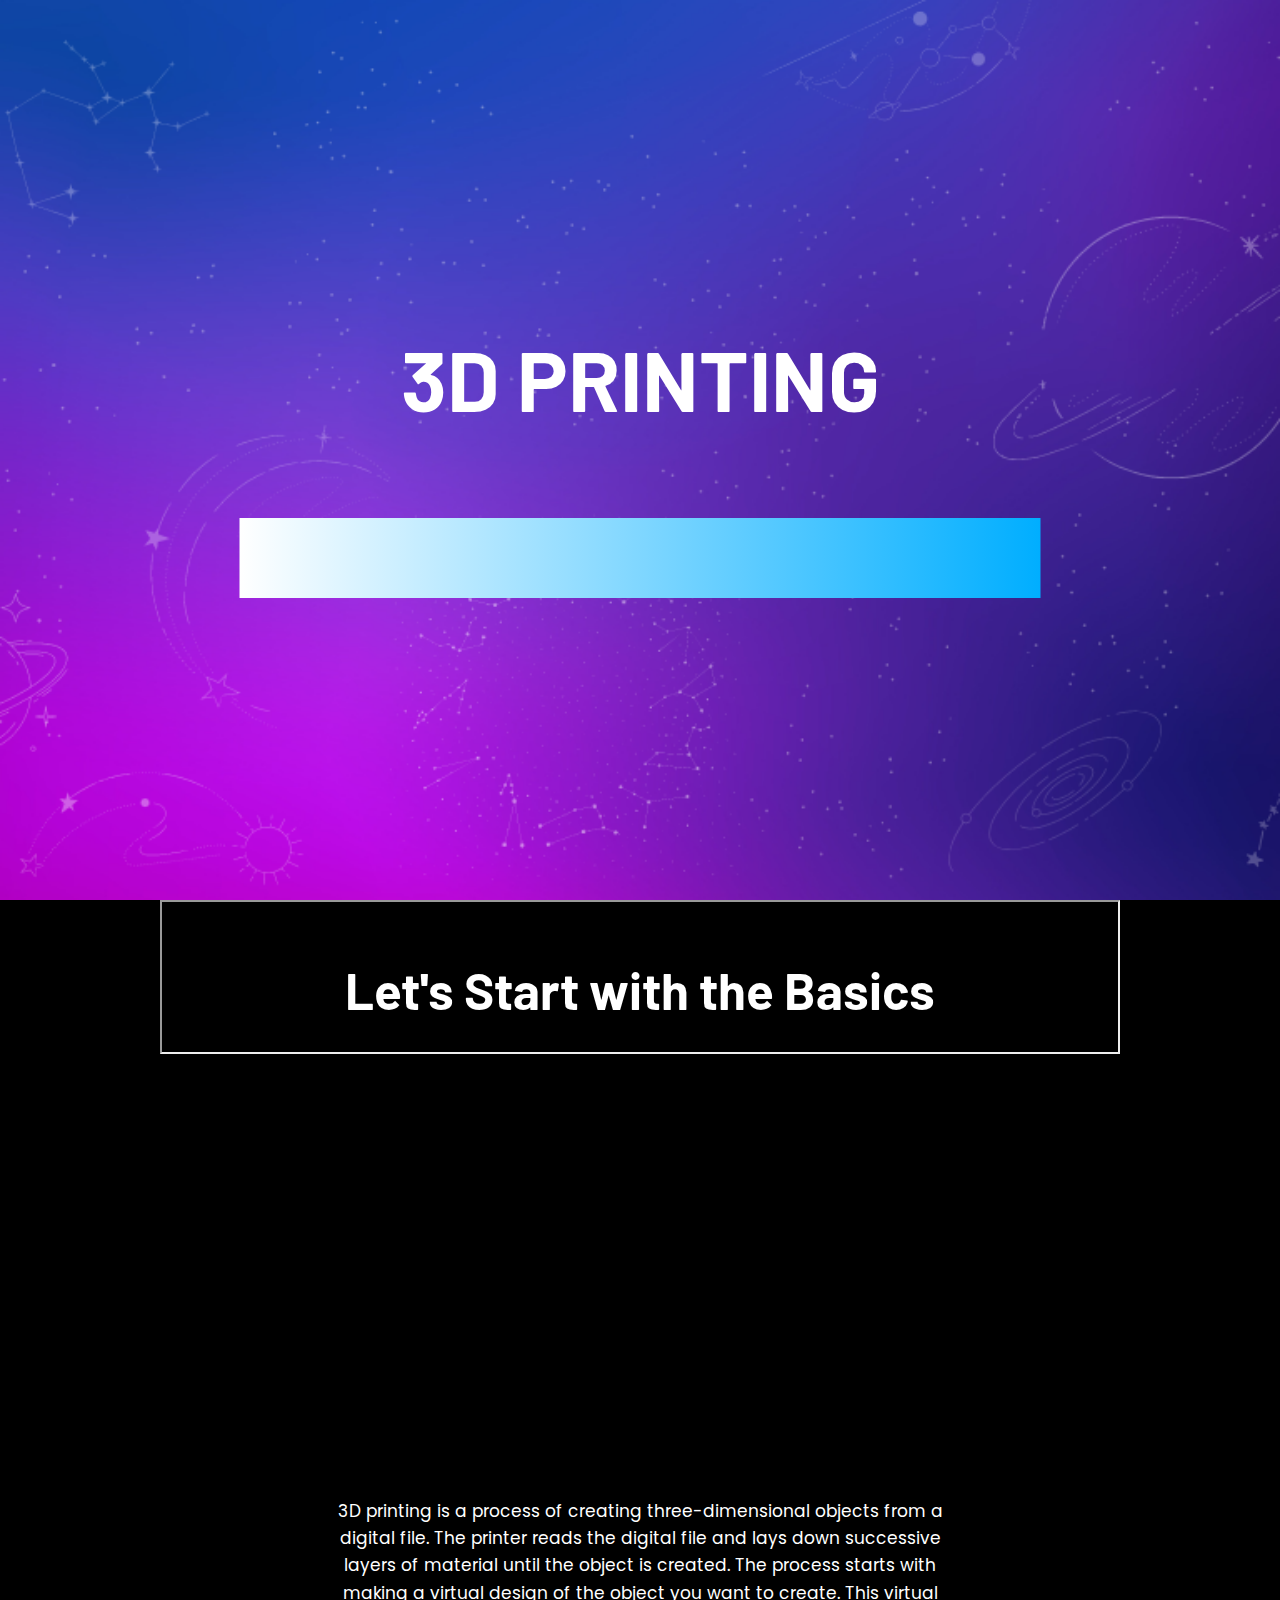
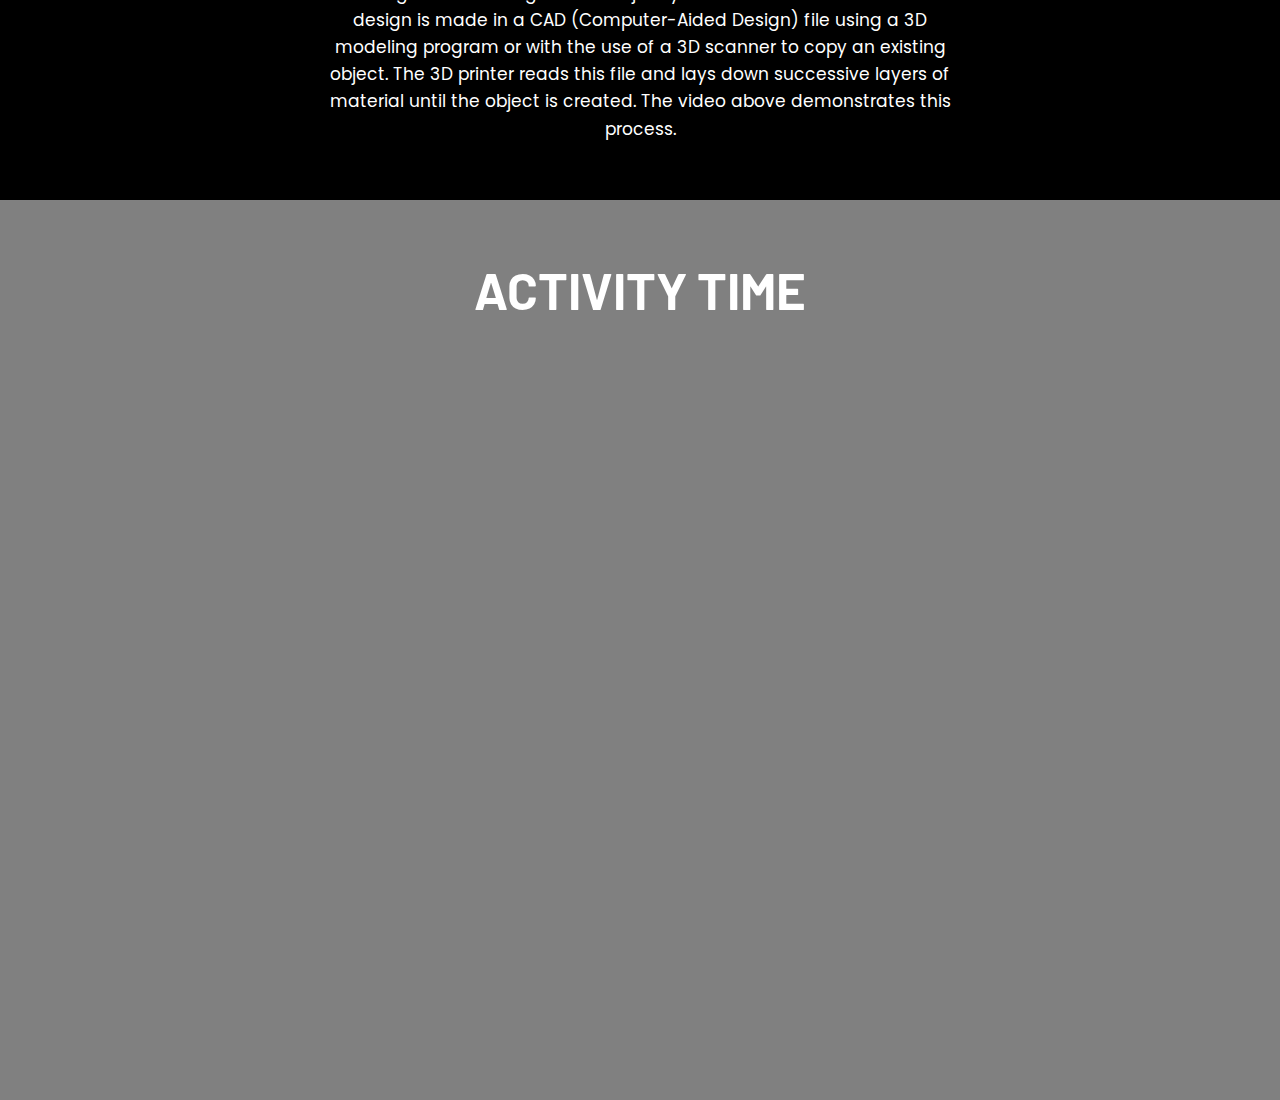
==== commit 00d91874: "117" ====
--- a/3D-printing.html
+++ b/3D-printing.html
@@ -66,10 +66,10 @@
                 The 3D printer reads this file and lays down successive layers of material until the object is created.
                 The video above demonstrates this process.
             </p>
-	</div>
+	    </div>
+    </div>
     <div class='imgWrapper' style='background-color: grey;'>
 		<div class='dramaticHeader'>ACTIVITY TIME</div>
-        <iframe class='video' src="https://www.youtube.com/embed/tgbNymZ7vqY"></iframe>
 		<!-- <button onclick="window.location.href = 'Printing.html';" class="home reveal">Learn More</button> -->
 	</div>
 	</body>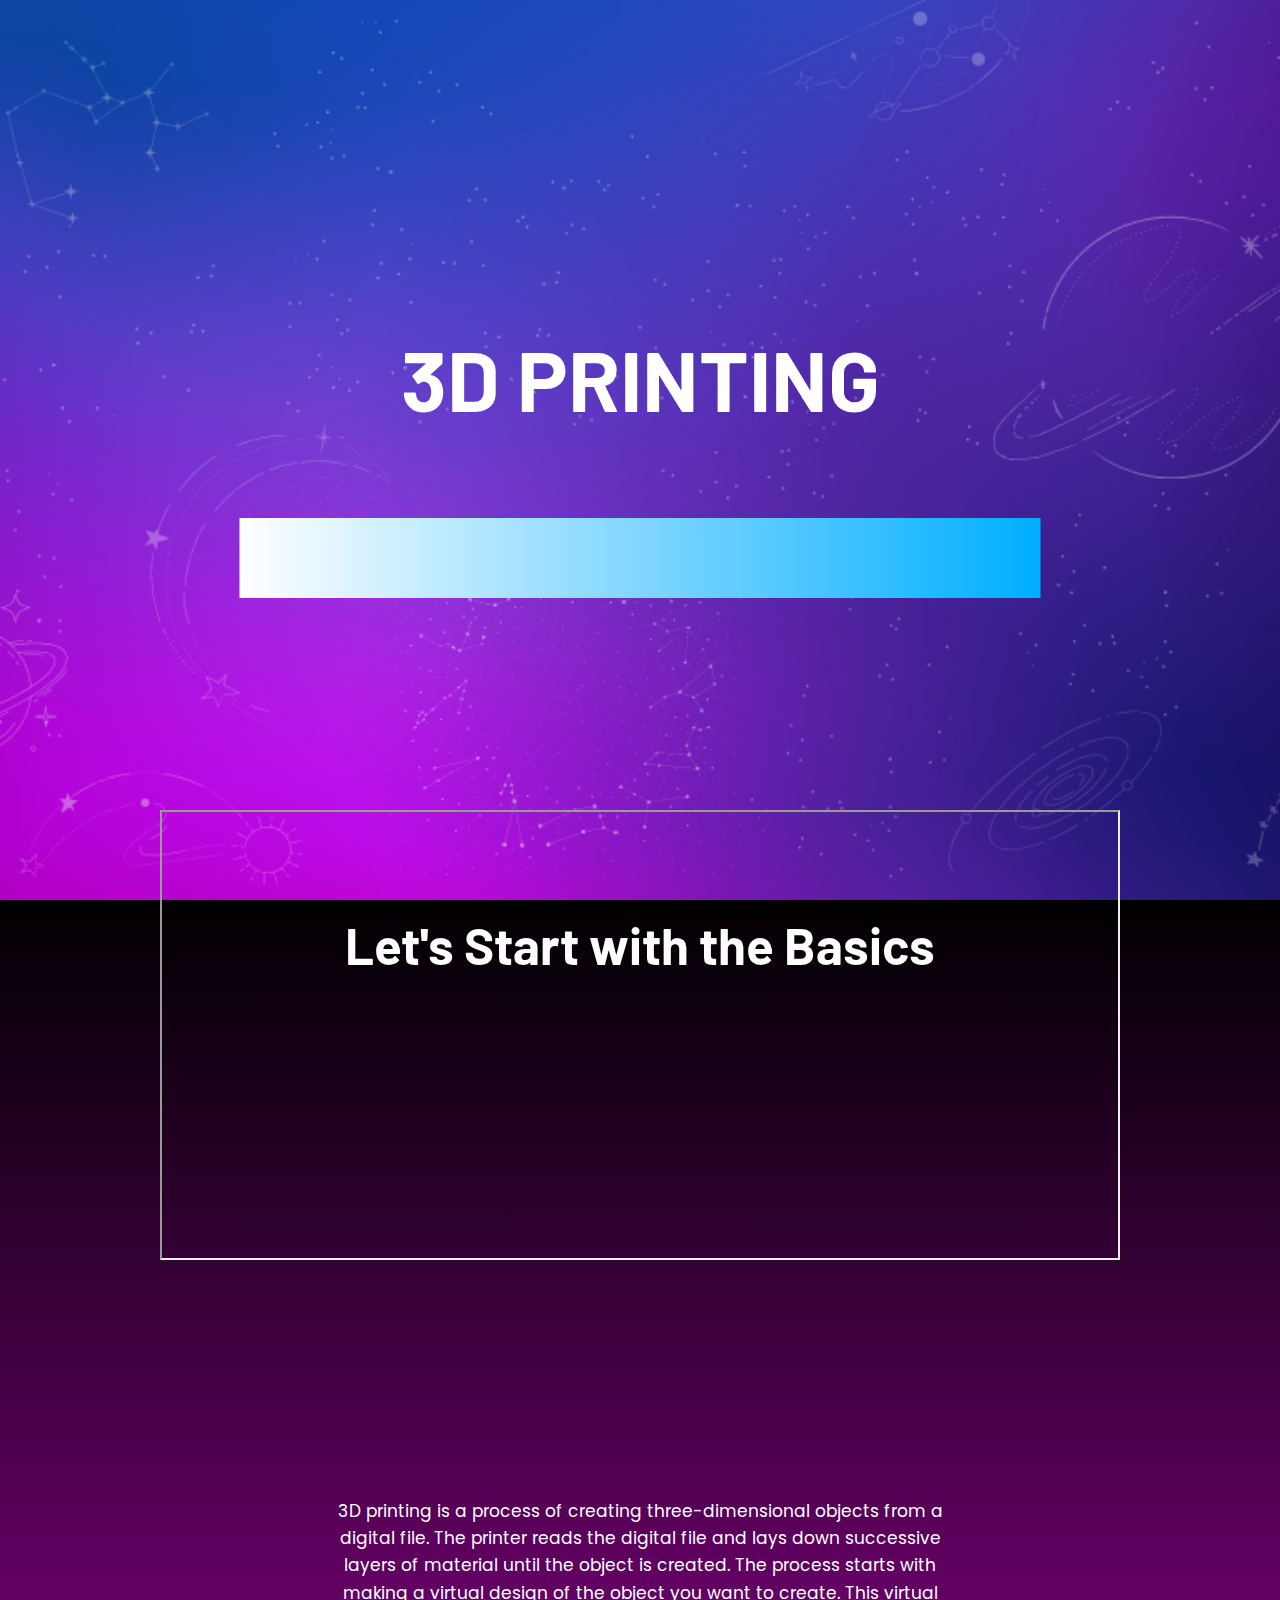
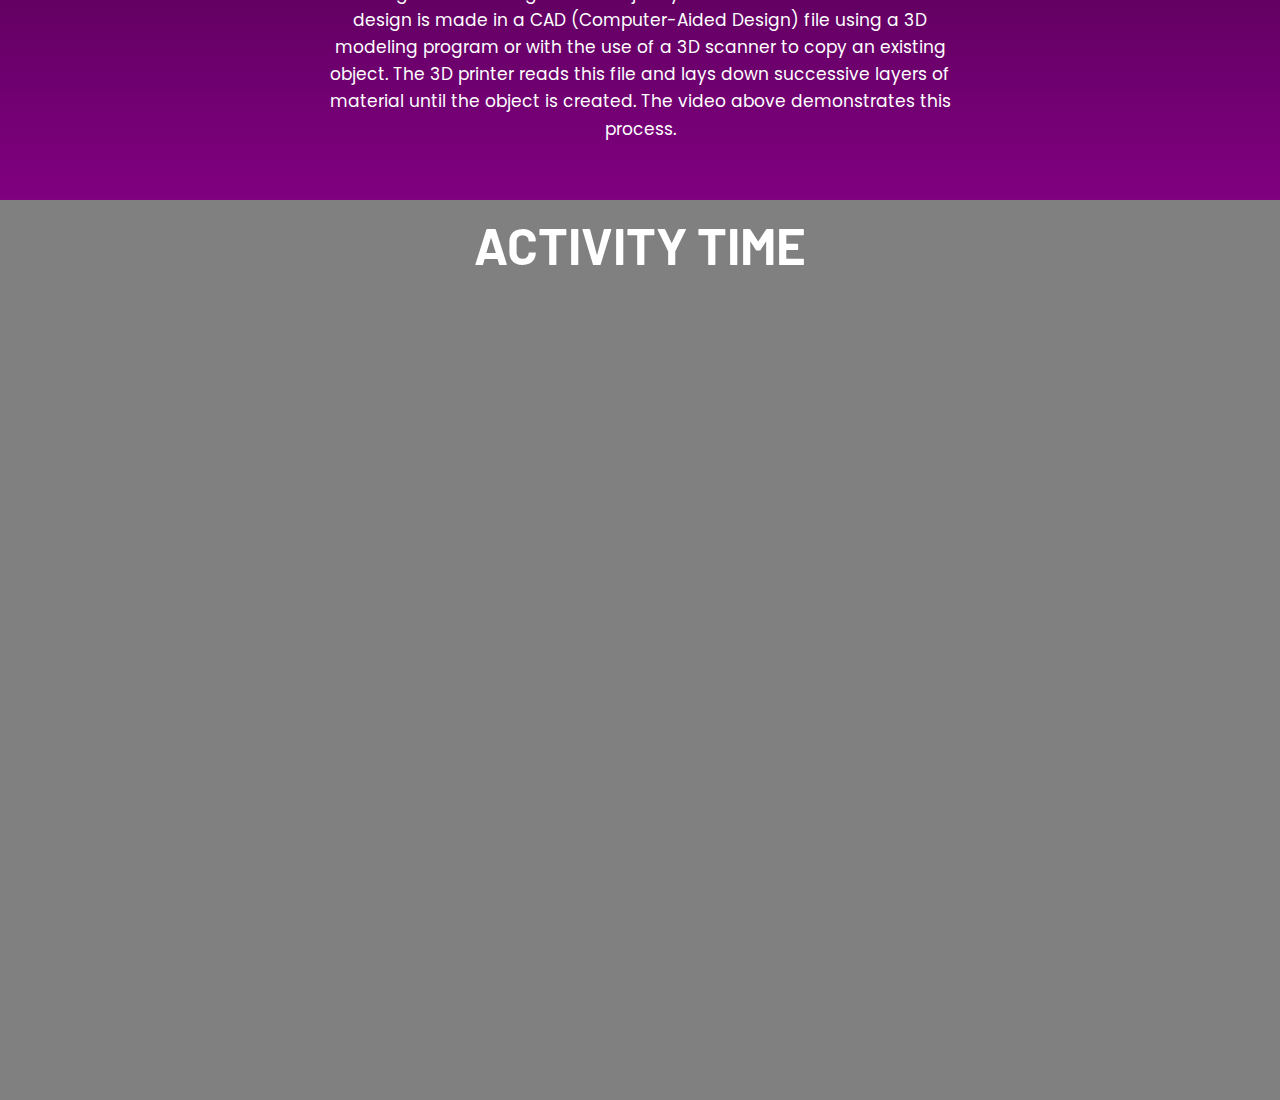
==== commit 491adbab: "119" ====
--- a/3D-printing.html
+++ b/3D-printing.html
@@ -54,7 +54,7 @@
 		<div class="imageLogo typewriter" style="font-size: 500%;">3D PRINTING</div>
 		<div class="logoText gradientText revealLogo delay active">AND WHY IT'S A PERFECT SOLUTION</div>
 	</div>
-	<div class='imgWrapper' style='background-color: black;'>
+	<div class='imgWrapper' style='background-image: linear-gradient(rgba(0, 0, 0, 0), purple);'>
 		<div class='dramaticHeader'>Let's Start with the Basics</div>
         <iframe class='video' src="https://www.youtube.com/embed/qoBU0r7pT84"></iframe>
 		<div class="description">
--- a/css/biotech.css
+++ b/css/biotech.css
@@ -125,7 +125,6 @@
     width: 100vw;
     height: 100vh;
     scroll-snap-align: start none;
-    background-color: none;
     position: relative;
 }
 
@@ -485,7 +484,7 @@
     position: absolute;
     max-width: 75%;
     max-height: 75%;
-    top: 10%;
+    top: 5%;
     left: 50%;
     transform: translate(-50%, -50%);
 
@@ -512,8 +511,12 @@
 }
 
 .video {
+    position: absolute;
     min-width: 75vw;
-    min-height: auto;
+    min-height: 50vh;
+    top: 15%;
+    left: 50%;
+    transform: translate(-50%, -50%);
 }
 
 
--- a/css/biotech.css
+++ b/css/biotech.css
@@ -125,7 +125,6 @@
     width: 100vw;
     height: 100vh;
     scroll-snap-align: start none;
-    background-color: none;
     position: relative;
 }
 
@@ -485,7 +484,7 @@
     position: absolute;
     max-width: 75%;
     max-height: 75%;
-    top: 10%;
+    top: 5%;
     left: 50%;
     transform: translate(-50%, -50%);
 
@@ -512,8 +511,12 @@
 }
 
 .video {
+    position: absolute;
     min-width: 75vw;
-    min-height: auto;
+    min-height: 50vh;
+    top: 15%;
+    left: 50%;
+    transform: translate(-50%, -50%);
 }
 
 
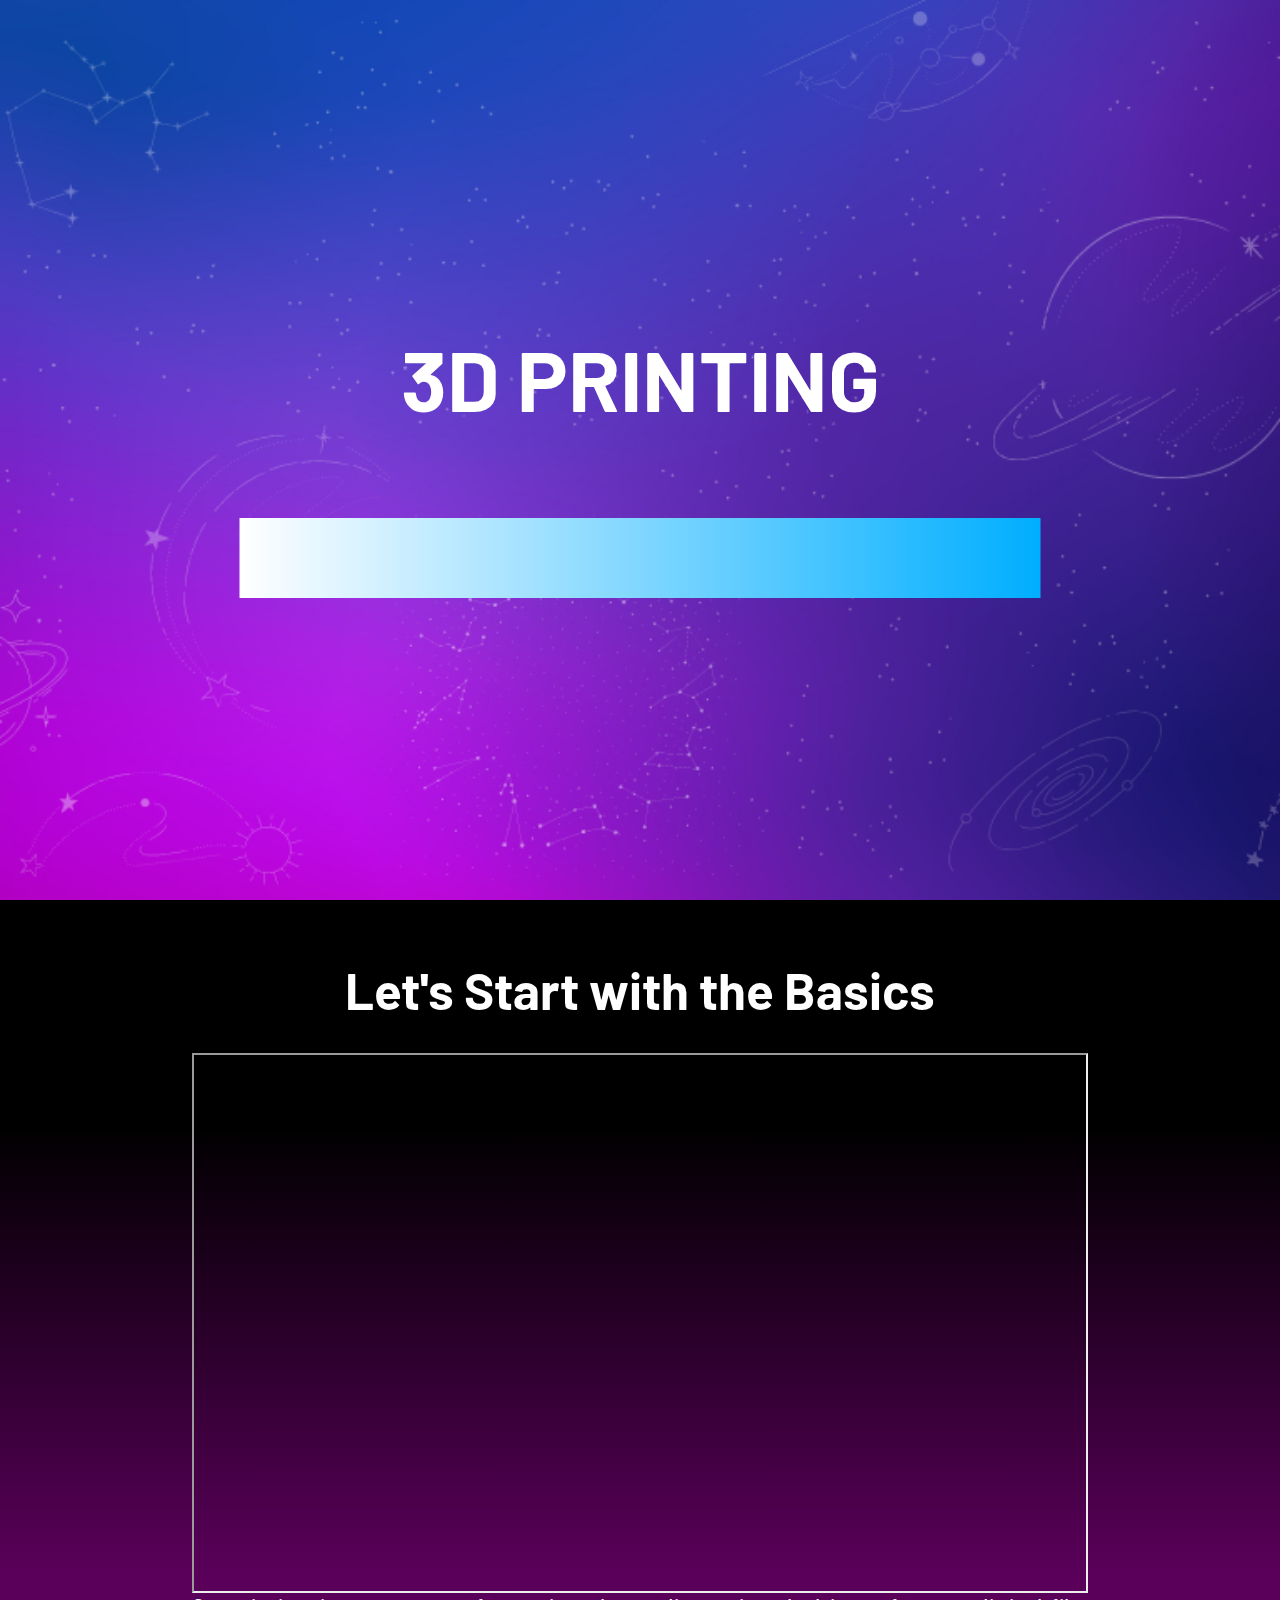
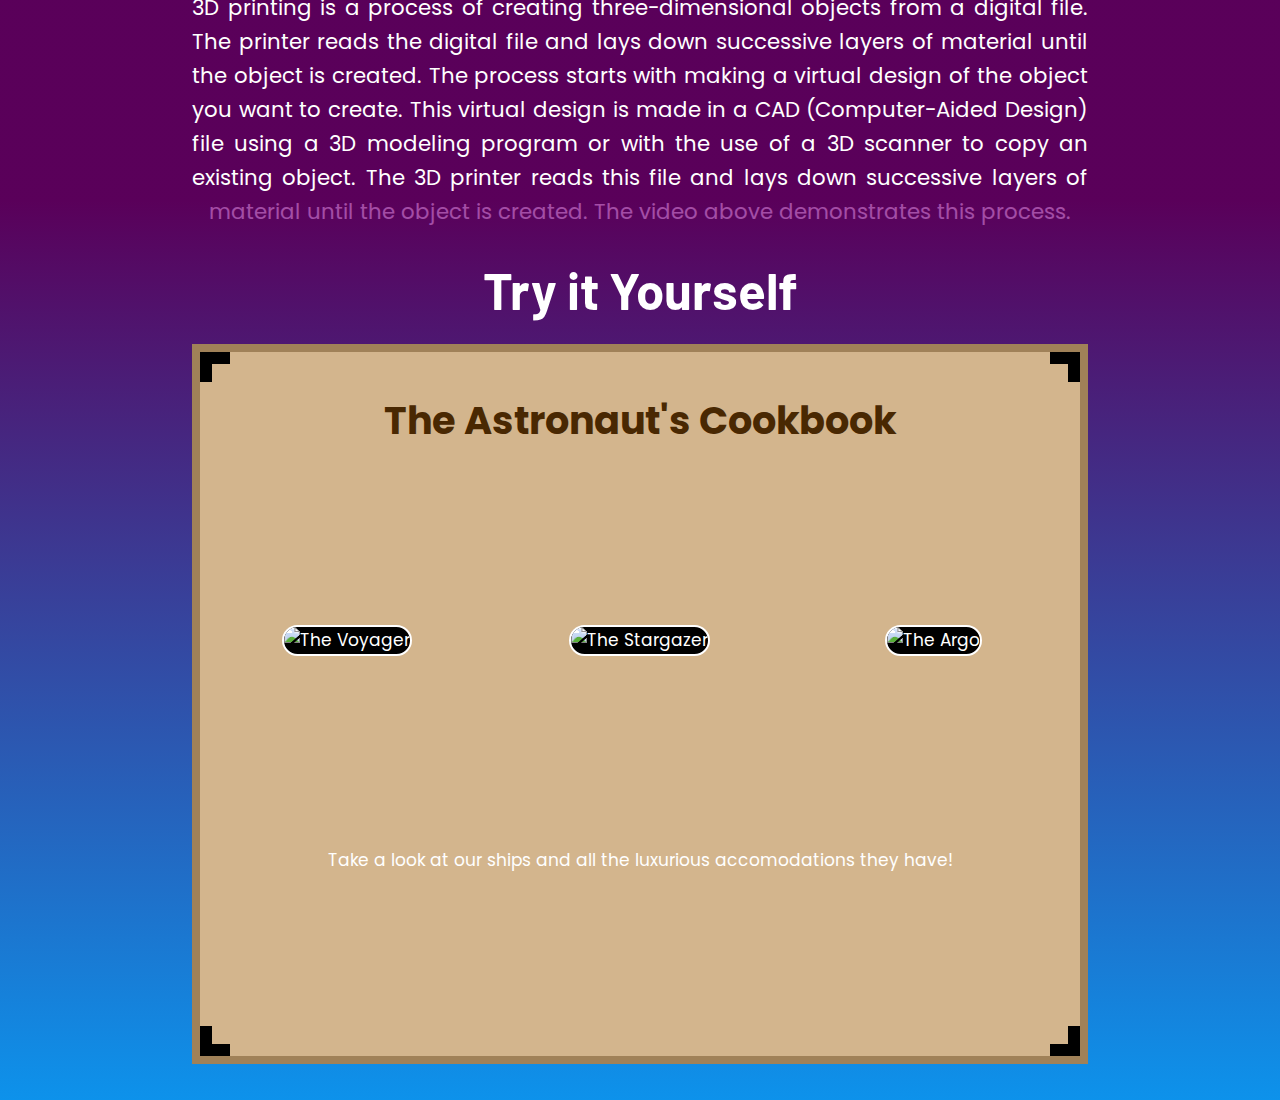
==== commit e8bec77c: "222222" ====
--- a/3D-printing.html
+++ b/3D-printing.html
@@ -1,75 +1,93 @@
-<!DOCTYPE html>
-<html lang="en" style="overflow-x: hidden;">
-<head>
-<meta charset="UTF-8">
-<meta name="description" content="Biotechnology Design">
-<meta name="author" content="1425">
-<meta name="keywords" content="Space, Space Travel, Astronaut, Space food, 3D printing">
-<meta name="viewport" content="width=device-width, initial-scale=1.0">
-<title>1425 Biotechnology Design</title>
-<link rel="icon" type="image/x-icon" href="images/logo.png">
-<link rel="stylesheet" href="css/biotech.css">
-<link rel="preload" as="style" href="css/biotech.css">
-<link rel="preconnect" href="https://fonts.googleapis.com">
-<link rel="preconnect" href="https://fonts.gstatic.com" crossorigin>
-<link href="https://fonts.googleapis.com/css2?family=Barlow:wght@400;700&family=Poppins&display=swap" rel="stylesheet">
-<script src="js/biotech.js"></script>
-</head>
-
-<!-- <header>
-<nav>
-	<div class="navigationLogo">
-		<a href="index.html" class="navigationText" title="Home"><img src="images/logo.png" width="125vw"></a>
-	</div>
-	<div class="navigation">
-		<a href="Printing.html" class="navigationText" title="3D Printing">3D Printing</a>
-    	<a href="Impacts.html" class="navigationText" title="Impacts">Impacts</a>
-		<a href="Rejected.html" class="navigationText" title="Rejected Solutions">Rejected Solutions</a>
-	</div>
-	<div onclick="myFunction(this)">
-		<div class="navigationBurger">
-			<div class="bar1"></div>
-			<div class="bar2"></div>
-			<div class="bar3"></div>
- 		</div>
-		<div class="menu">
-			<a href="Packages.php" class="menuText hidden" title="Available Packages">Packages</a>
-			<a href="Ships.php" class="menuText hidden" title="Gallery of our Ships">Ships</a>
-			<a href="Journey.php" class="menuText hidden" title="The Journey">The Journey</a>
-			<a href="About.php" class="menuText hidden" title="About Us">About Us</a>
-			<a href="Resources.php" class="menuText hidden" title="Resources">Resources</a>
-			<a href="Training.php" class="menuText" title="Training Procedures">Training</a>
-			<a href="Rules.php" class="menuText" title="Rules">Rules</a>
-			<a href="index.php?page=products" class="menuText" title="Check out Horizon products!">Shop</a>
-			<img src="Logo.png">
-		</div>
-		<div class="menuOverlay"></div>
-	</div>
-</nav>
-</header> -->
-
-<body id="info" style="background-image:url(images/gradientBackground.png);">
-	<div class="imgWrapper">
-		<!-- <img src="images/gradientBackground.png" style="opacity: 0" alt="Blue Purple Gradient Background" draggable="false"> -->
-		<div class="imageLogo typewriter" style="font-size: 500%;">3D PRINTING</div>
-		<div class="logoText gradientText revealLogo delay active">AND WHY IT'S A PERFECT SOLUTION</div>
-	</div>
-	<div class='imgWrapper' style='background-image: linear-gradient(rgba(0, 0, 0, 0), purple);'>
-		<div class='dramaticHeader'>Let's Start with the Basics</div>
-        <iframe class='video' src="https://www.youtube.com/embed/qoBU0r7pT84"></iframe>
-		<div class="description">
-            <p>
-                3D printing is a process of creating three-dimensional objects from a digital file. 
-                The printer reads the digital file and lays down successive layers of material until the object is created. 
-                The process starts with making a virtual design of the object you want to create. 
-                This virtual design is made in a CAD (Computer-Aided Design) file using a 3D modeling program or with the use of a 3D scanner to copy an existing object. 
-                The 3D printer reads this file and lays down successive layers of material until the object is created.
-                The video above demonstrates this process.
-            </p>
-	    </div>
-    </div>
-    <div class='imgWrapper' style='background-color: grey;'>
-		<div class='dramaticHeader'>ACTIVITY TIME</div>
-		<!-- <button onclick="window.location.href = 'Printing.html';" class="home reveal">Learn More</button> -->
-	</div>
+<!DOCTYPE html>
+<html lang="en" style="overflow-x: hidden;">
+<head>
+<meta charset="UTF-8">
+<meta name="description" content="Biotechnology Design">
+<meta name="author" content="1425">
+<meta name="keywords" content="Space, Space Travel, Astronaut, Space food, 3D printing">
+<meta name="viewport" content="width=device-width, initial-scale=1.0">
+<title>1425 Biotechnology Design</title>
+<link rel="icon" type="image/x-icon" href="images/logo.png">
+<link rel="stylesheet" href="css/biotech.css">
+<link rel="preload" as="style" href="css/biotech.css">
+<link rel="preconnect" href="https://fonts.googleapis.com">
+<link rel="preconnect" href="https://fonts.gstatic.com" crossorigin>
+<link href="https://fonts.googleapis.com/css2?family=Barlow:wght@400;700&family=Poppins&display=swap" rel="stylesheet">
+<script src="js/biotech.js"></script>
+</head>
+
+<!-- <header>
+<nav>
+	<div class="navigationLogo">
+		<a href="index.html" class="navigationText" title="Home"><img src="images/logo.png" width="125vw"></a>
+	</div>
+	<div class="navigation">
+		<a href="Printing.html" class="navigationText" title="3D Printing">3D Printing</a>
+    	<a href="Impacts.html" class="navigationText" title="Impacts">Impacts</a>
+		<a href="Rejected.html" class="navigationText" title="Rejected Solutions">Rejected Solutions</a>
+	</div>
+	<div onclick="myFunction(this)">
+		<div class="navigationBurger">
+			<div class="bar1"></div>
+			<div class="bar2"></div>
+			<div class="bar3"></div>
+ 		</div>
+		<div class="menu">
+			<a href="Packages.php" class="menuText hidden" title="Available Packages">Packages</a>
+			<a href="Ships.php" class="menuText hidden" title="Gallery of our Ships">Ships</a>
+			<a href="Journey.php" class="menuText hidden" title="The Journey">The Journey</a>
+			<a href="About.php" class="menuText hidden" title="About Us">About Us</a>
+			<a href="Resources.php" class="menuText hidden" title="Resources">Resources</a>
+			<a href="Training.php" class="menuText" title="Training Procedures">Training</a>
+			<a href="Rules.php" class="menuText" title="Rules">Rules</a>
+			<a href="index.php?page=products" class="menuText" title="Check out Horizon products!">Shop</a>
+			<img src="Logo.png">
+		</div>
+		<div class="menuOverlay"></div>
+	</div>
+</nav>
+</header> -->
+
+<body id="info" style="background-image:url(images/gradientBackground.png);">
+	<div class="imgWrapper">
+		<div class="imageLogo typewriter" style="font-size: 500%;">3D PRINTING</div>
+		<div class="logoText gradientText revealLogo delay active">AND WHY IT'S A PERFECT SOLUTION</div>
+	</div>
+	<div class='imgWrapper' style='background-image: linear-gradient(rgba(0, 0, 0, 0) 25%, rgba(128, 0, 128, 0.70) 75%);'>
+		<div class='dramaticHeader'>Let's Start with the Basics</div>
+        <iframe class='video' src="https://www.youtube.com/embed/qoBU0r7pT84"></iframe>
+		<div class="description">
+            <p>
+                3D printing is a process of creating three-dimensional objects from a digital file. 
+                The printer reads the digital file and lays down successive layers of material until the object is created. 
+                The process starts with making a virtual design of the object you want to create. 
+                This virtual design is made in a CAD (Computer-Aided Design) file using a 3D modeling program or with the use of a 3D scanner to copy an existing object. 
+                The 3D printer reads this file and lays down successive layers of material until the object is created.
+                The video above demonstrates this process.
+            </p>
+	    </div>
+    </div>
+	<div class='imgWrapper' style='background-image: linear-gradient(rgba(128, 0, 128, 0.70), rgb(13, 146, 235));'>
+		<div class='dramaticHeader'>Try it Yourself</div>
+		<div class="cookbookDemo">
+			<div class="cookbookHeader">The Astronaut's Cookbook</div>
+			<div class="recipe">
+				<img src="images/Voyager.png" class="nestedImage" alt="The Voyager">
+				<button class="packageText revealLogo" onclick="window.location.href = 'Voyager.php';">THE VOYAGER</button>
+			</div>
+			<div class="position">
+				<img src="images/Stargazer.png" class="nestedImage" alt="The Stargazer">
+				<button class="packageText revealLogo" onclick="window.location.href = 'Stargazer.php';">THE STARGAZER</button>
+			</div>
+			<div class="position">
+				<img src="images/Argo.png" class="nestedImage" alt="The Argo">
+				<button class="packageText revealLogo" onclick="window.location.href = 'Argo.php';">THE ARGO</button>
+			</div>
+			<div style="padding: 1em;">
+				Take a look at our ships and all the luxurious accomodations they have!
+			</div>
+		</div>
+
+		<!-- <button onclick="window.location.href = 'Printing.html';" class="home reveal">Learn More</button> -->
+	</div>
 	</body>--- a/css/biotech.css
+++ b/css/biotech.css
@@ -484,7 +484,7 @@
     position: absolute;
     max-width: 75%;
     max-height: 75%;
-    top: 5%;
+    top: 10%;
     left: 50%;
     transform: translate(-50%, -50%);
 
@@ -497,32 +497,102 @@
     overflow: hidden;
 }
 
+.minorHeader {
+
+}
+
 .description {
     font-family: 'Poppins', sans-serif;
-    font-size: 100%;
+    font-size: 125%;
     font-weight: normal;
-
-    position: absolute;
-    max-width: 75%;
-    max-height: 75%;
-    top: 80%;
+    text-align: justify;
+    text-align-last: center;
+
+    position: absolute;
+    min-width: 70vw;
+    max-height: 70%;
+    top: 90%;
     left: 50%;
     transform: translate(-50%, -50%);
 }
 
 .video {
     position: absolute;
-    min-width: 75vw;
-    min-height: 50vh;
-    top: 15%;
-    left: 50%;
-    transform: translate(-50%, -50%);
-}
-
-
-
-
-
+    min-width: 70vw;
+    min-height: 60vh;
+    top: 20%;
+    left: 50%;
+    transform: translate(-50%, -5%);
+}
+
+.cookbookDemo {
+    position: absolute;
+    min-width: 70vw;
+    min-height: 80vh;
+    top: 20%;
+    left: 50%;
+    transform: translate(-50%, -5%);
+
+    background:
+        linear-gradient(to right, black 12px, transparent 10px) 0 0,
+        linear-gradient(to right, black 12px, transparent 10px) 0 100%,
+        linear-gradient(to left, black 12px, transparent 4px) 100% 0,
+        linear-gradient(to left, black 12px, transparent 4px) 100% 100%,
+        linear-gradient(to bottom, black 12px, transparent 4px) 0 0,
+        linear-gradient(to bottom, black 12px, transparent 4px) 100% 0,
+        linear-gradient(to top, black 12px, transparent 4px) 0 100%,
+        linear-gradient(to top, black 12px, transparent 4px) 100% 100%;
+
+    background-repeat: no-repeat;
+    background-size: 30px 30px;
+
+    background-color: #d3b58d;
+    border: #a08158 0.5em solid;
+
+    display: grid;
+    grid-template-columns: repeat(3, 1fr);
+    text-decoration: none;
+}
+
+.cookbookHeader {
+    font-family: 'Poppins', sans-serif;
+    font-size: 225%;
+    font-weight: bold;
+    color: rgb(73, 40, 2);
+    align-items: center;
+   
+    grid-column: 1 / 4;
+    padding-top: 1em;
+}
+
+.cookbookDemo > div:nth-of-type(5) {
+    grid-column: 1 / 4;
+}
+
+.recipe {
+    position: relative;
+}
+
+
+.recipeImg {
+    width: 22vw;
+    height: 22vw;
+    justify-self: center;
+    background-color: black;
+    margin: 0.5em;
+    border:white 2px solid;
+    border-radius: 25px;
+}
+
+.recipeModal {
+
+}
+
+
+.box > div > button {
+    color: white;
+    font-family: 'Barlow', sans-serif;
+}
 
 
 
--- a/css/biotech.css
+++ b/css/biotech.css
@@ -484,7 +484,7 @@
     position: absolute;
     max-width: 75%;
     max-height: 75%;
-    top: 5%;
+    top: 10%;
     left: 50%;
     transform: translate(-50%, -50%);
 
@@ -497,32 +497,102 @@
     overflow: hidden;
 }
 
+.minorHeader {
+
+}
+
 .description {
     font-family: 'Poppins', sans-serif;
-    font-size: 100%;
+    font-size: 125%;
     font-weight: normal;
-
-    position: absolute;
-    max-width: 75%;
-    max-height: 75%;
-    top: 80%;
+    text-align: justify;
+    text-align-last: center;
+
+    position: absolute;
+    min-width: 70vw;
+    max-height: 70%;
+    top: 90%;
     left: 50%;
     transform: translate(-50%, -50%);
 }
 
 .video {
     position: absolute;
-    min-width: 75vw;
-    min-height: 50vh;
-    top: 15%;
-    left: 50%;
-    transform: translate(-50%, -50%);
-}
-
-
-
-
-
+    min-width: 70vw;
+    min-height: 60vh;
+    top: 20%;
+    left: 50%;
+    transform: translate(-50%, -5%);
+}
+
+.cookbookDemo {
+    position: absolute;
+    min-width: 70vw;
+    min-height: 80vh;
+    top: 20%;
+    left: 50%;
+    transform: translate(-50%, -5%);
+
+    background:
+        linear-gradient(to right, black 12px, transparent 10px) 0 0,
+        linear-gradient(to right, black 12px, transparent 10px) 0 100%,
+        linear-gradient(to left, black 12px, transparent 4px) 100% 0,
+        linear-gradient(to left, black 12px, transparent 4px) 100% 100%,
+        linear-gradient(to bottom, black 12px, transparent 4px) 0 0,
+        linear-gradient(to bottom, black 12px, transparent 4px) 100% 0,
+        linear-gradient(to top, black 12px, transparent 4px) 0 100%,
+        linear-gradient(to top, black 12px, transparent 4px) 100% 100%;
+
+    background-repeat: no-repeat;
+    background-size: 30px 30px;
+
+    background-color: #d3b58d;
+    border: #a08158 0.5em solid;
+
+    display: grid;
+    grid-template-columns: repeat(3, 1fr);
+    text-decoration: none;
+}
+
+.cookbookHeader {
+    font-family: 'Poppins', sans-serif;
+    font-size: 225%;
+    font-weight: bold;
+    color: rgb(73, 40, 2);
+    align-items: center;
+   
+    grid-column: 1 / 4;
+    padding-top: 1em;
+}
+
+.cookbookDemo > div:nth-of-type(5) {
+    grid-column: 1 / 4;
+}
+
+.recipe {
+    position: relative;
+}
+
+
+.recipeImg {
+    width: 22vw;
+    height: 22vw;
+    justify-self: center;
+    background-color: black;
+    margin: 0.5em;
+    border:white 2px solid;
+    border-radius: 25px;
+}
+
+.recipeModal {
+
+}
+
+
+.box > div > button {
+    color: white;
+    font-family: 'Barlow', sans-serif;
+}
 
 
 
